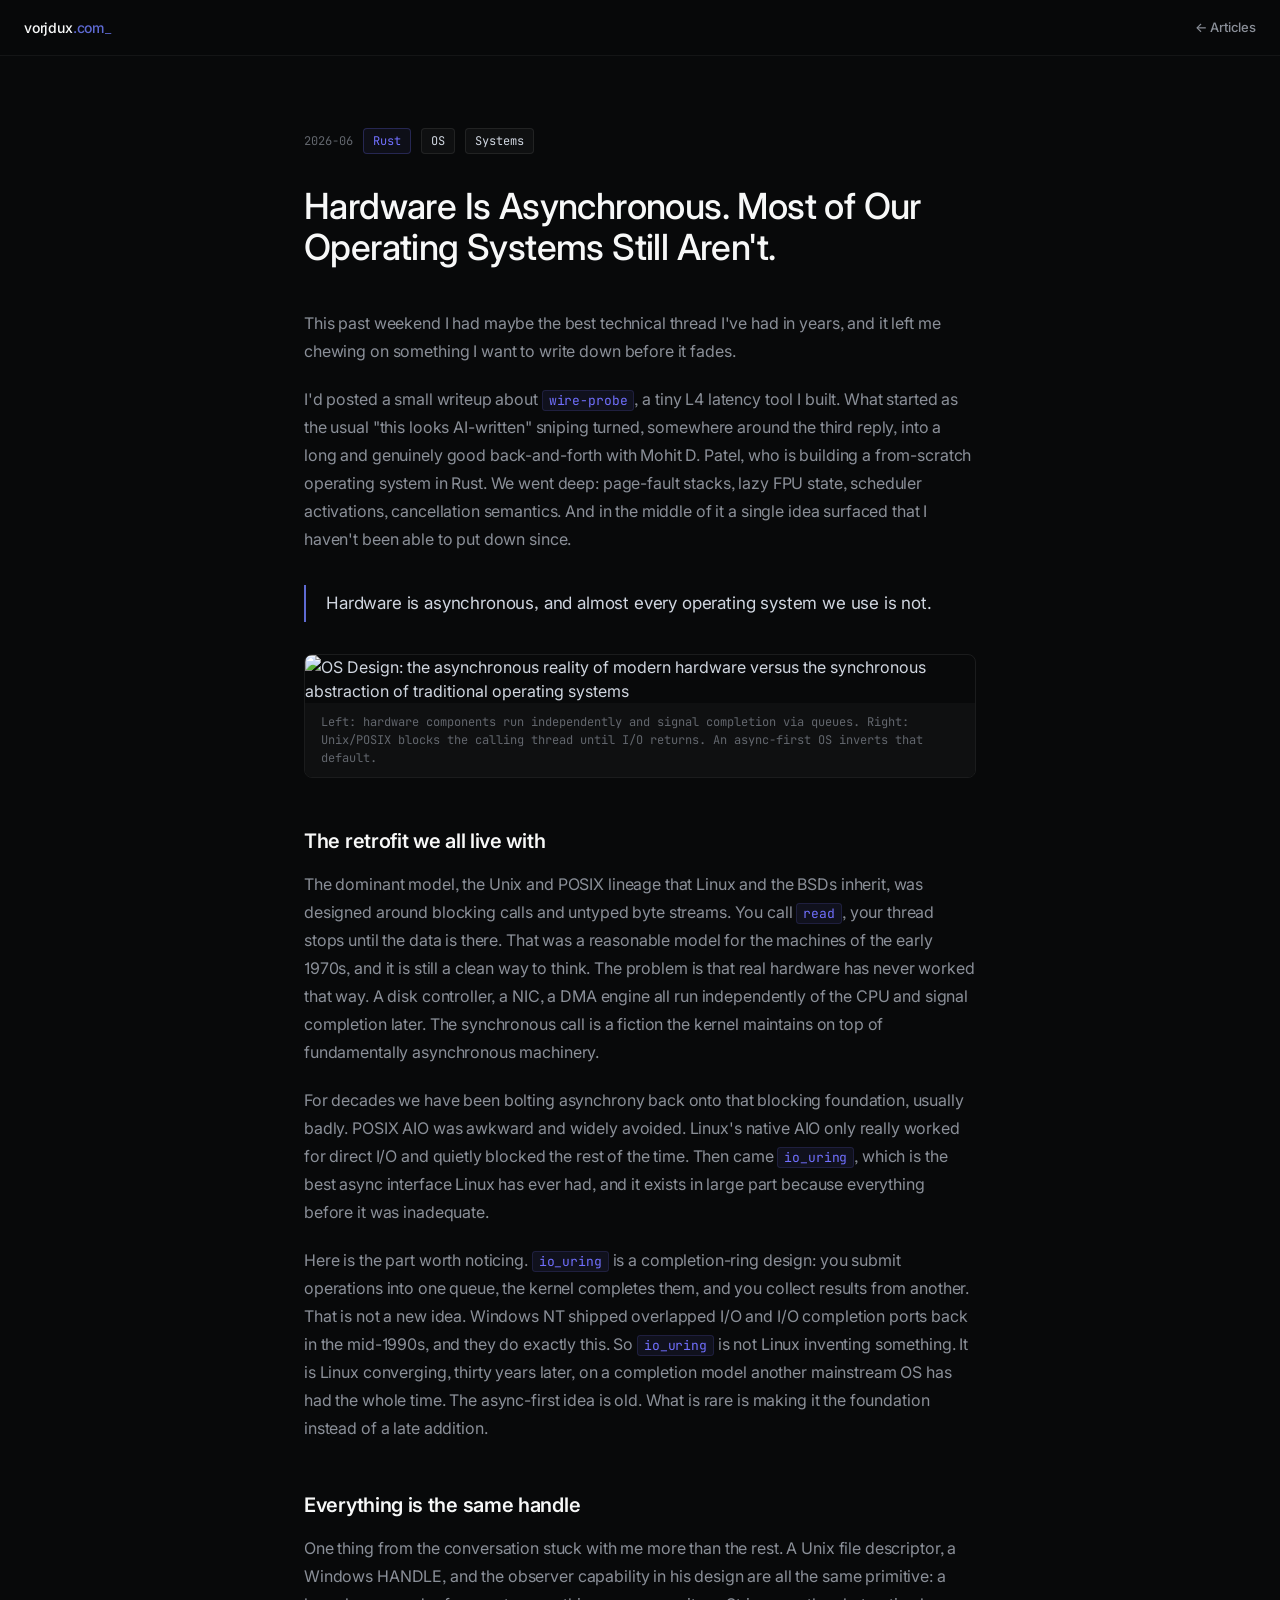
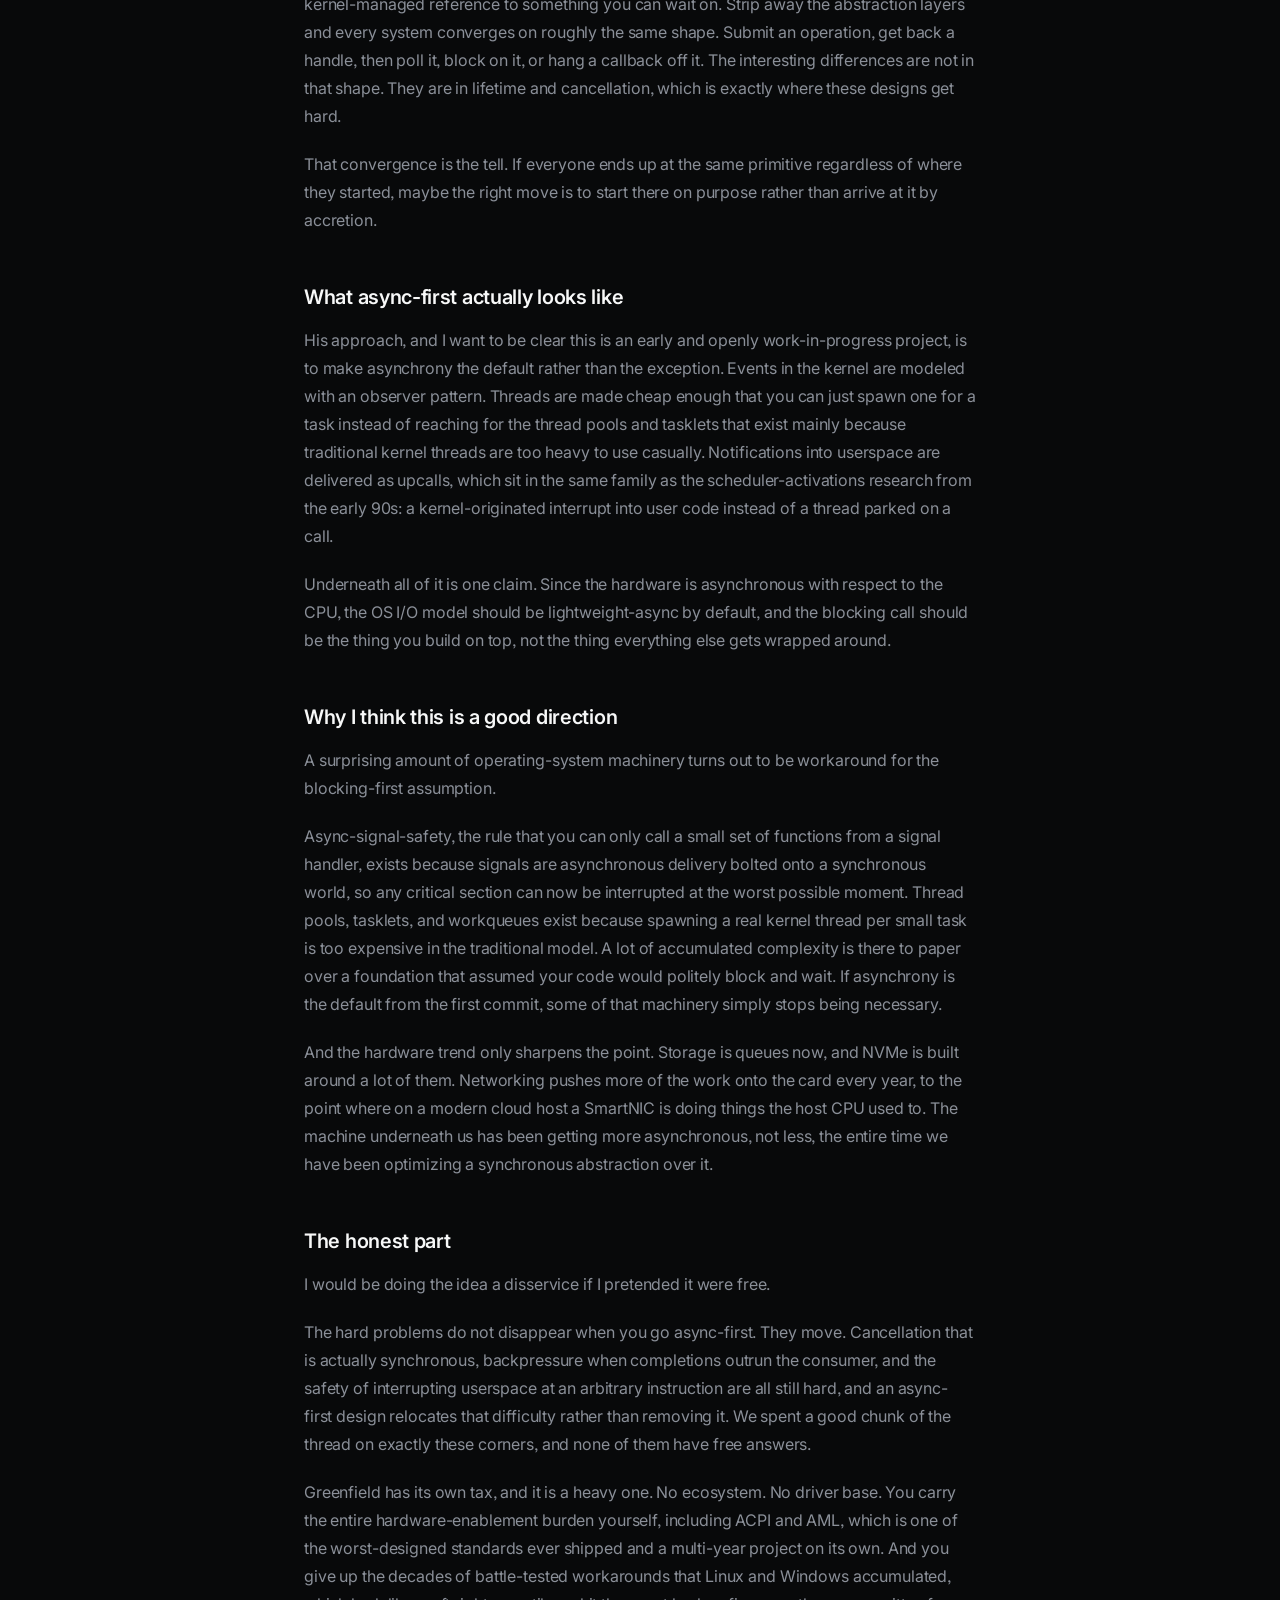
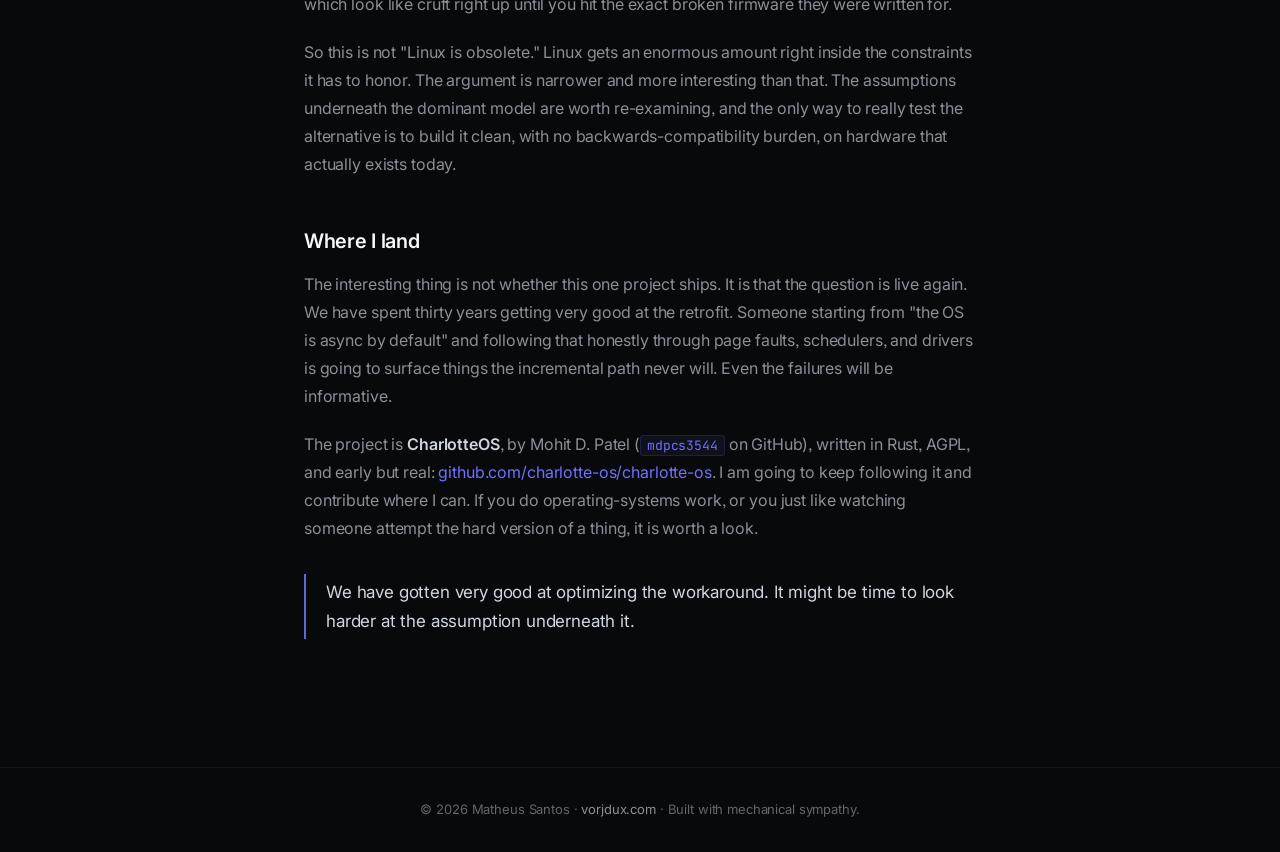
==== articles/hardware-is-async.html @ fa014028 "Add async-os diagram placeholder to hardware-is-async article" ====
<!DOCTYPE html>
<html lang="en">
<head>
  <meta charset="UTF-8">
  <meta name="viewport" content="width=device-width, initial-scale=1.0">
  <title>Hardware Is Asynchronous. Most of Our Operating Systems Still Aren't. | Matheus Santos</title>
  <link href="https://fonts.googleapis.com/css2?family=Inter:wght@300;400;500;600&family=JetBrains+Mono:wght@400;500&display=swap" rel="stylesheet">
  <style>
    *, *::before, *::after { box-sizing: border-box; margin: 0; padding: 0; }

    :root {
      --bg:        #08090a;
      --bg-panel:  #0f1011;
      --bg-surface:#191a1b;
      --text-1:    #f7f8f8;
      --text-2:    #d0d6e0;
      --text-3:    #8a8f98;
      --text-4:    #62666d;
      --accent:    #5e6ad2;
      --accent-2:  #7170ff;
      --accent-3:  #828fff;
      --border:    rgba(255,255,255,0.08);
      --border-s:  rgba(255,255,255,0.05);
    }

    html { scroll-behavior: smooth; }

    body {
      background: var(--bg);
      color: var(--text-2);
      font-family: 'Inter', system-ui, -apple-system, sans-serif;
      font-feature-settings: 'cv01', 'ss03';
      font-size: 16px;
      line-height: 1.5;
      -webkit-font-smoothing: antialiased;
    }

    nav {
      position: sticky;
      top: 0;
      z-index: 100;
      background: rgba(8,9,10,0.85);
      backdrop-filter: blur(12px);
      border-bottom: 1px solid var(--border-s);
      padding: 0 24px;
      height: 56px;
      display: flex;
      align-items: center;
      justify-content: space-between;
    }

    .nav-logo {
      font-size: 14px;
      font-weight: 510;
      color: var(--text-1);
      letter-spacing: -0.182px;
      text-decoration: none;
    }

    .nav-logo-tld { color: var(--accent); }

    @keyframes blink { 0%,100%{opacity:1} 50%{opacity:0} }
    .nav-logo-cursor {
      color: var(--accent);
      animation: blink 1.1s step-end infinite;
      margin-left: 1px;
      font-weight: 300;
    }

    .nav-back {
      font-size: 13px;
      font-weight: 510;
      color: var(--text-3);
      text-decoration: none;
      letter-spacing: -0.13px;
      transition: color 0.15s;
    }

    .nav-back:hover { color: var(--text-1); }

    .article-wrap {
      max-width: 720px;
      margin: 0 auto;
      padding: 72px 24px 96px;
    }

    .article-meta {
      display: flex;
      align-items: center;
      gap: 10px;
      margin-bottom: 32px;
      flex-wrap: wrap;
    }

    .article-date {
      font-family: 'JetBrains Mono', ui-monospace, monospace;
      font-size: 12px;
      color: var(--text-4);
    }

    .tag {
      font-family: 'JetBrains Mono', ui-monospace, monospace;
      font-size: 12px;
      font-weight: 400;
      color: var(--text-2);
      background: rgba(255,255,255,0.03);
      border: 1px solid var(--border);
      border-radius: 4px;
      padding: 3px 9px;
    }

    .tag.accent {
      color: var(--accent-2);
      border-color: rgba(113,112,255,0.25);
      background: rgba(113,112,255,0.06);
    }

    h1 {
      font-size: clamp(26px, 4vw, 36px);
      font-weight: 510;
      color: var(--text-1);
      line-height: 1.15;
      letter-spacing: -0.6px;
      margin-bottom: 40px;
    }

    .article-body h2 {
      font-size: 20px;
      font-weight: 590;
      color: var(--text-1);
      letter-spacing: -0.3px;
      margin: 48px 0 14px;
    }

    .article-body p {
      font-size: 16px;
      color: var(--text-3);
      line-height: 1.75;
      letter-spacing: -0.13px;
      margin-bottom: 20px;
    }

    .article-body p:last-child { margin-bottom: 0; }

    .article-body code {
      font-family: 'JetBrains Mono', ui-monospace, monospace;
      font-size: 13px;
      color: var(--accent-2);
      background: rgba(113,112,255,0.08);
      border: 1px solid rgba(113,112,255,0.15);
      border-radius: 3px;
      padding: 1px 6px;
    }

    .article-body a {
      color: var(--accent-2);
      text-decoration: none;
    }

    .article-body a:hover { text-decoration: underline; }

    .article-body strong {
      color: var(--text-2);
      font-weight: 590;
    }

    .quote-block {
      border-left: 2px solid var(--accent);
      padding: 4px 0 4px 20px;
      margin: 32px 0;
    }

    .quote-block p {
      font-size: 17px;
      font-weight: 400;
      color: var(--text-2);
      line-height: 1.7;
      letter-spacing: -0.165px;
      margin-bottom: 0;
    }

    .divider {
      height: 1px;
      background: var(--border-s);
      margin: 48px 0;
    }

    footer {
      border-top: 1px solid var(--border-s);
      padding: 32px 24px;
      text-align: center;
      font-size: 13px;
      color: var(--text-4);
      letter-spacing: -0.13px;
    }

    footer a { color: var(--text-3); text-decoration: none; }
    footer a:hover { color: var(--text-1); }

    @media (max-width: 640px) {
      .article-wrap { padding: 48px 20px 72px; }
    }
  </style>
</head>
<body>

  <nav>
    <a href="/" class="nav-logo">vorjdux<span class="nav-logo-tld">.com</span><span class="nav-logo-cursor">_</span></a>
    <a href="/#articles" class="nav-back">← Articles</a>
  </nav>

  <div class="article-wrap">
    <div class="article-meta">
      <span class="article-date">2026-06</span>
      <span class="tag accent">Rust</span>
      <span class="tag">OS</span>
      <span class="tag">Systems</span>
    </div>

    <h1>Hardware Is Asynchronous. Most of Our Operating Systems Still Aren't.</h1>

    <div class="article-body">

      <p>This past weekend I had maybe the best technical thread I've had in years, and it left me chewing on something I want to write down before it fades.</p>

      <p>I'd posted a small writeup about <code>wire-probe</code>, a tiny L4 latency tool I built. What started as the usual "this looks AI-written" sniping turned, somewhere around the third reply, into a long and genuinely good back-and-forth with Mohit D. Patel, who is building a from-scratch operating system in Rust. We went deep: page-fault stacks, lazy FPU state, scheduler activations, cancellation semantics. And in the middle of it a single idea surfaced that I haven't been able to put down since.</p>

      <div class="quote-block">
        <p>Hardware is asynchronous, and almost every operating system we use is not.</p>
      </div>

      <figure style="margin: 32px 0; border: 1px solid var(--border); border-radius: 8px; overflow: hidden;">
        <img src="/articles/img/async-os.png" alt="OS Design: the asynchronous reality of modern hardware versus the synchronous abstraction of traditional operating systems" style="width:100%; display:block;">
        <figcaption style="padding: 10px 16px; font-size: 12px; color: var(--text-4); font-family: 'JetBrains Mono', monospace; background: var(--bg-panel);">Left: hardware components run independently and signal completion via queues. Right: Unix/POSIX blocks the calling thread until I/O returns. An async-first OS inverts that default.</figcaption>
      </figure>

      <h2>The retrofit we all live with</h2>

      <p>The dominant model, the Unix and POSIX lineage that Linux and the BSDs inherit, was designed around blocking calls and untyped byte streams. You call <code>read</code>, your thread stops until the data is there. That was a reasonable model for the machines of the early 1970s, and it is still a clean way to think. The problem is that real hardware has never worked that way. A disk controller, a NIC, a DMA engine all run independently of the CPU and signal completion later. The synchronous call is a fiction the kernel maintains on top of fundamentally asynchronous machinery.</p>

      <p>For decades we have been bolting asynchrony back onto that blocking foundation, usually badly. POSIX AIO was awkward and widely avoided. Linux's native AIO only really worked for direct I/O and quietly blocked the rest of the time. Then came <code>io_uring</code>, which is the best async interface Linux has ever had, and it exists in large part because everything before it was inadequate.</p>

      <p>Here is the part worth noticing. <code>io_uring</code> is a completion-ring design: you submit operations into one queue, the kernel completes them, and you collect results from another. That is not a new idea. Windows NT shipped overlapped I/O and I/O completion ports back in the mid-1990s, and they do exactly this. So <code>io_uring</code> is not Linux inventing something. It is Linux converging, thirty years later, on a completion model another mainstream OS has had the whole time. The async-first idea is old. What is rare is making it the foundation instead of a late addition.</p>

      <h2>Everything is the same handle</h2>

      <p>One thing from the conversation stuck with me more than the rest. A Unix file descriptor, a Windows HANDLE, and the observer capability in his design are all the same primitive: a kernel-managed reference to something you can wait on. Strip away the abstraction layers and every system converges on roughly the same shape. Submit an operation, get back a handle, then poll it, block on it, or hang a callback off it. The interesting differences are not in that shape. They are in lifetime and cancellation, which is exactly where these designs get hard.</p>

      <p>That convergence is the tell. If everyone ends up at the same primitive regardless of where they started, maybe the right move is to start there on purpose rather than arrive at it by accretion.</p>

      <h2>What async-first actually looks like</h2>

      <p>His approach, and I want to be clear this is an early and openly work-in-progress project, is to make asynchrony the default rather than the exception. Events in the kernel are modeled with an observer pattern. Threads are made cheap enough that you can just spawn one for a task instead of reaching for the thread pools and tasklets that exist mainly because traditional kernel threads are too heavy to use casually. Notifications into userspace are delivered as upcalls, which sit in the same family as the scheduler-activations research from the early 90s: a kernel-originated interrupt into user code instead of a thread parked on a call.</p>

      <p>Underneath all of it is one claim. Since the hardware is asynchronous with respect to the CPU, the OS I/O model should be lightweight-async by default, and the blocking call should be the thing you build on top, not the thing everything else gets wrapped around.</p>

      <h2>Why I think this is a good direction</h2>

      <p>A surprising amount of operating-system machinery turns out to be workaround for the blocking-first assumption.</p>

      <p>Async-signal-safety, the rule that you can only call a small set of functions from a signal handler, exists because signals are asynchronous delivery bolted onto a synchronous world, so any critical section can now be interrupted at the worst possible moment. Thread pools, tasklets, and workqueues exist because spawning a real kernel thread per small task is too expensive in the traditional model. A lot of accumulated complexity is there to paper over a foundation that assumed your code would politely block and wait. If asynchrony is the default from the first commit, some of that machinery simply stops being necessary.</p>

      <p>And the hardware trend only sharpens the point. Storage is queues now, and NVMe is built around a lot of them. Networking pushes more of the work onto the card every year, to the point where on a modern cloud host a SmartNIC is doing things the host CPU used to. The machine underneath us has been getting more asynchronous, not less, the entire time we have been optimizing a synchronous abstraction over it.</p>

      <h2>The honest part</h2>

      <p>I would be doing the idea a disservice if I pretended it were free.</p>

      <p>The hard problems do not disappear when you go async-first. They move. Cancellation that is actually synchronous, backpressure when completions outrun the consumer, and the safety of interrupting userspace at an arbitrary instruction are all still hard, and an async-first design relocates that difficulty rather than removing it. We spent a good chunk of the thread on exactly these corners, and none of them have free answers.</p>

      <p>Greenfield has its own tax, and it is a heavy one. No ecosystem. No driver base. You carry the entire hardware-enablement burden yourself, including ACPI and AML, which is one of the worst-designed standards ever shipped and a multi-year project on its own. And you give up the decades of battle-tested workarounds that Linux and Windows accumulated, which look like cruft right up until you hit the exact broken firmware they were written for.</p>

      <p>So this is not "Linux is obsolete." Linux gets an enormous amount right inside the constraints it has to honor. The argument is narrower and more interesting than that. The assumptions underneath the dominant model are worth re-examining, and the only way to really test the alternative is to build it clean, with no backwards-compatibility burden, on hardware that actually exists today.</p>

      <h2>Where I land</h2>

      <p>The interesting thing is not whether this one project ships. It is that the question is live again. We have spent thirty years getting very good at the retrofit. Someone starting from "the OS is async by default" and following that honestly through page faults, schedulers, and drivers is going to surface things the incremental path never will. Even the failures will be informative.</p>

      <p>The project is <strong>CharlotteOS</strong>, by Mohit D. Patel (<code>mdpcs3544</code> on GitHub), written in Rust, AGPL, and early but real: <a href="https://github.com/charlotte-os/charlotte-os" target="_blank" rel="noopener">github.com/charlotte-os/charlotte-os</a>. I am going to keep following it and contribute where I can. If you do operating-systems work, or you just like watching someone attempt the hard version of a thing, it is worth a look.</p>

      <div class="quote-block">
        <p>We have gotten very good at optimizing the workaround. It might be time to look harder at the assumption underneath it.</p>
      </div>

    </div>
  </div>

  <footer>
    <p>© 2026 Matheus Santos · <a href="/">vorjdux.com</a> · Built with mechanical sympathy.</p>
  </footer>

</body>
</html>
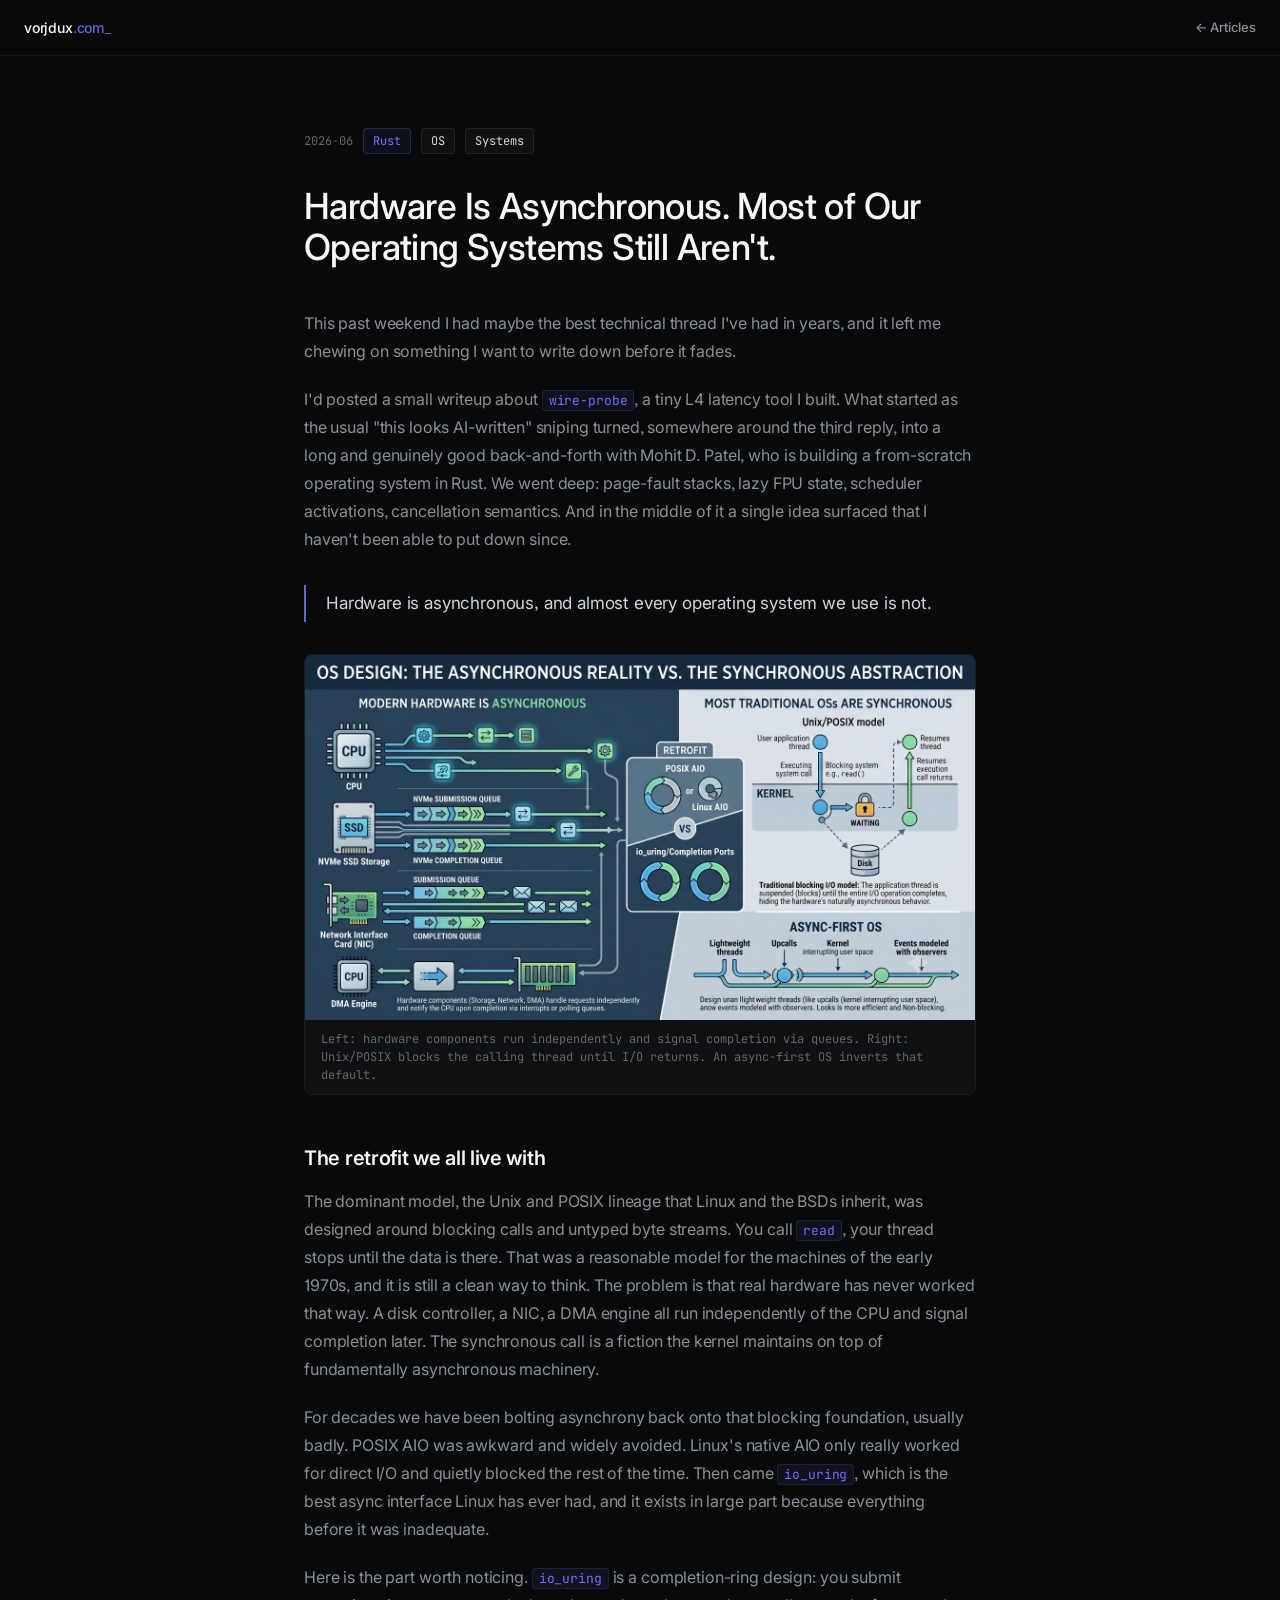
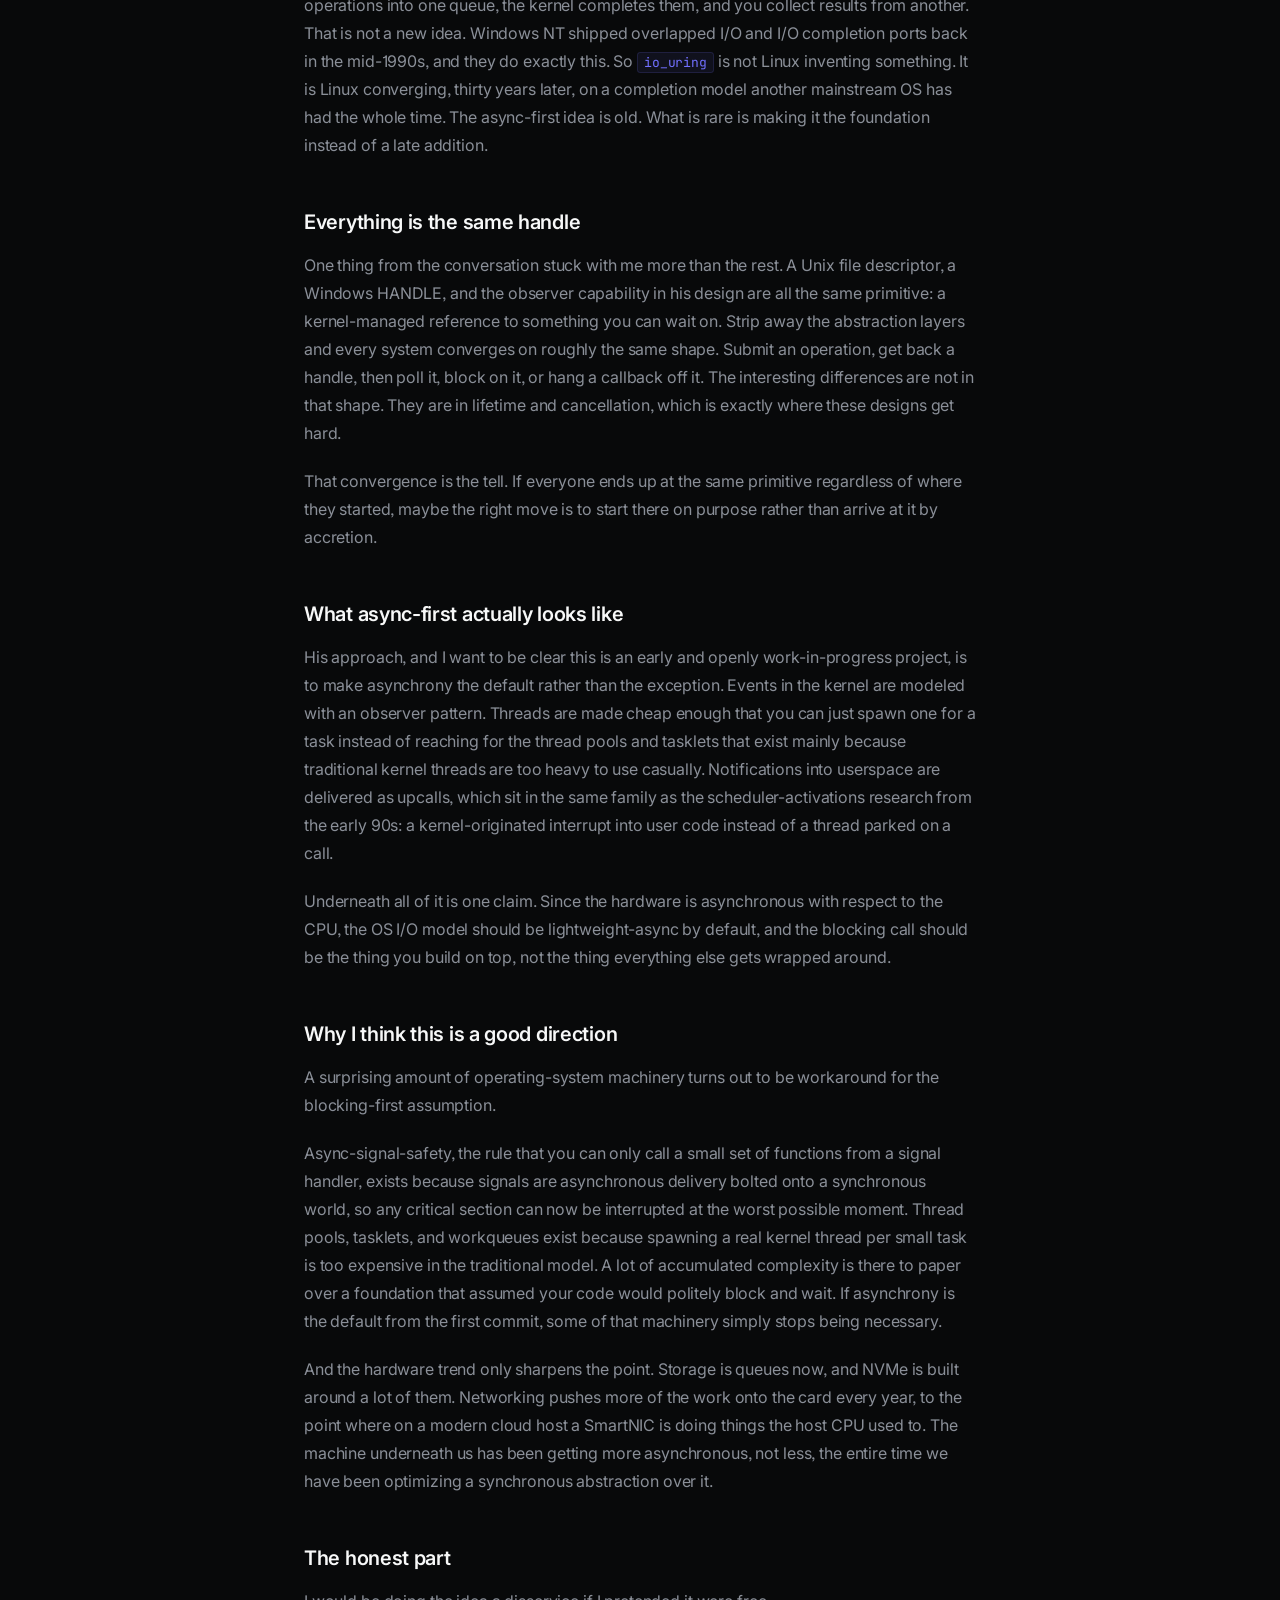
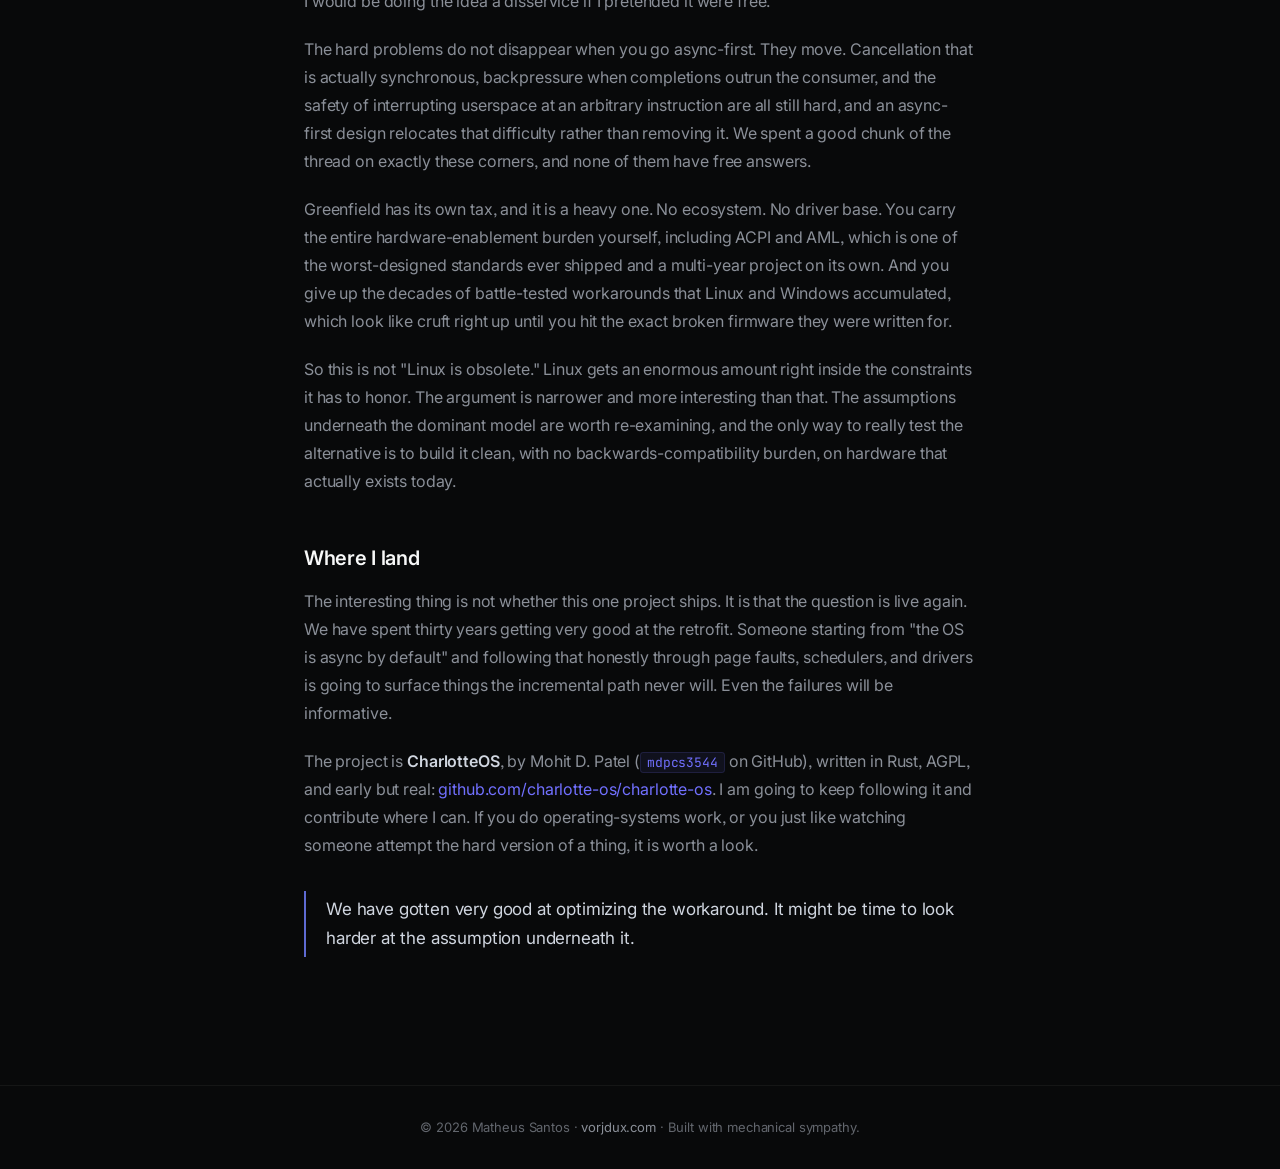
==== commit 1b713833: "Add lightbox to article images" ====
--- a/articles/hardware-is-async.html
+++ b/articles/hardware-is-async.html
@@ -285,6 +285,29 @@
     </div>
   </div>
 
+  <!-- LIGHTBOX -->
+  <div id="lightbox" style="display:none;position:fixed;inset:0;z-index:1000;background:rgba(0,0,0,0.85);backdrop-filter:blur(6px);cursor:zoom-out;" onclick="closeLightbox(event)">
+    <button onclick="closeLightbox()" style="position:absolute;top:20px;right:24px;background:rgba(255,255,255,0.08);border:1px solid rgba(255,255,255,0.15);color:#f7f8f8;font-size:20px;line-height:1;width:36px;height:36px;border-radius:6px;cursor:pointer;">✕</button>
+    <img id="lightbox-img" src="" alt="" style="position:absolute;top:50%;left:50%;transform:translate(-50%,-50%);max-width:92vw;max-height:88vh;border-radius:6px;box-shadow:0 24px 80px rgba(0,0,0,0.6);cursor:default;" onclick="event.stopPropagation()">
+  </div>
+  <script>
+    document.querySelectorAll('figure img').forEach(img => {
+      img.style.cursor = 'zoom-in';
+      img.addEventListener('click', () => {
+        document.getElementById('lightbox-img').src = img.src;
+        document.getElementById('lightbox-img').alt = img.alt;
+        document.getElementById('lightbox').style.display = 'block';
+        document.body.style.overflow = 'hidden';
+      });
+    });
+    function closeLightbox(e) {
+      if (e && e.target === document.getElementById('lightbox-img')) return;
+      document.getElementById('lightbox').style.display = 'none';
+      document.body.style.overflow = '';
+    }
+    document.addEventListener('keydown', e => { if (e.key === 'Escape') closeLightbox(); });
+  </script>
+
   <footer>
     <p>© 2026 Matheus Santos · <a href="/">vorjdux.com</a> · Built with mechanical sympathy.</p>
   </footer>
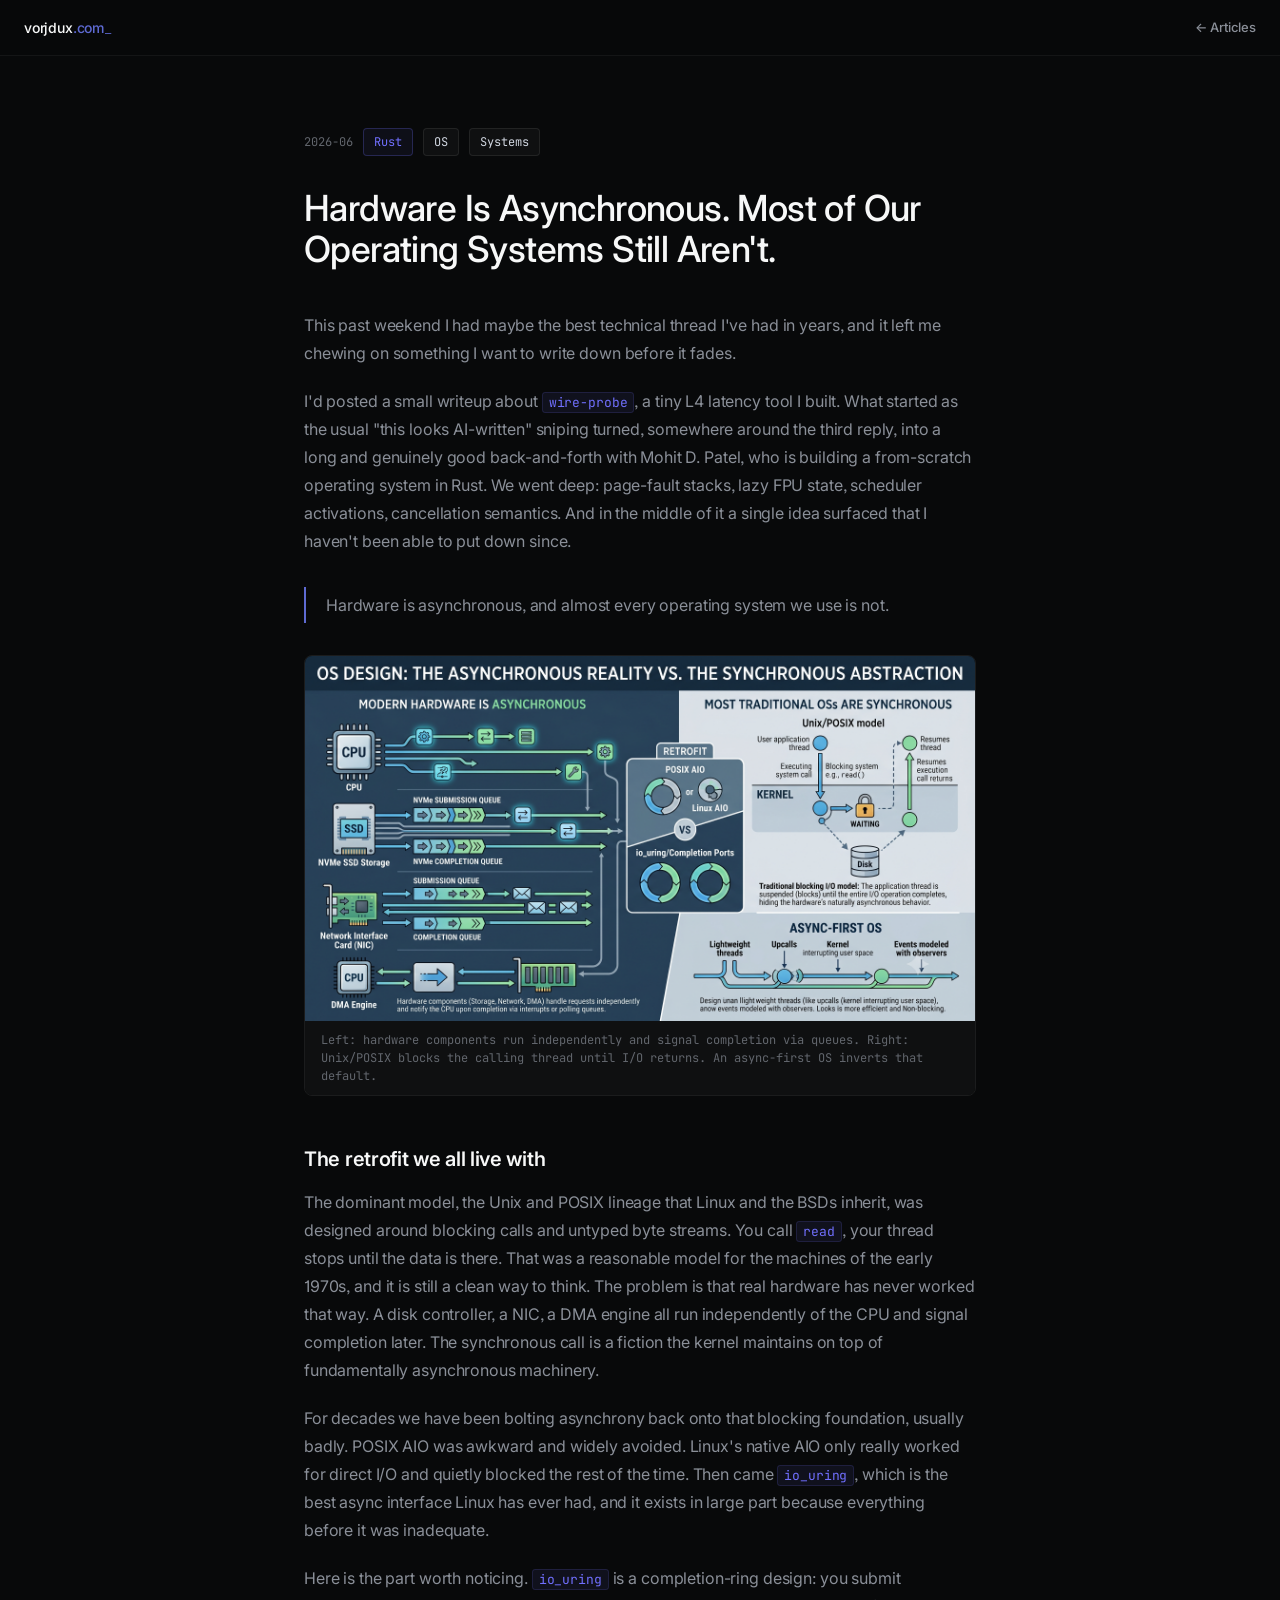
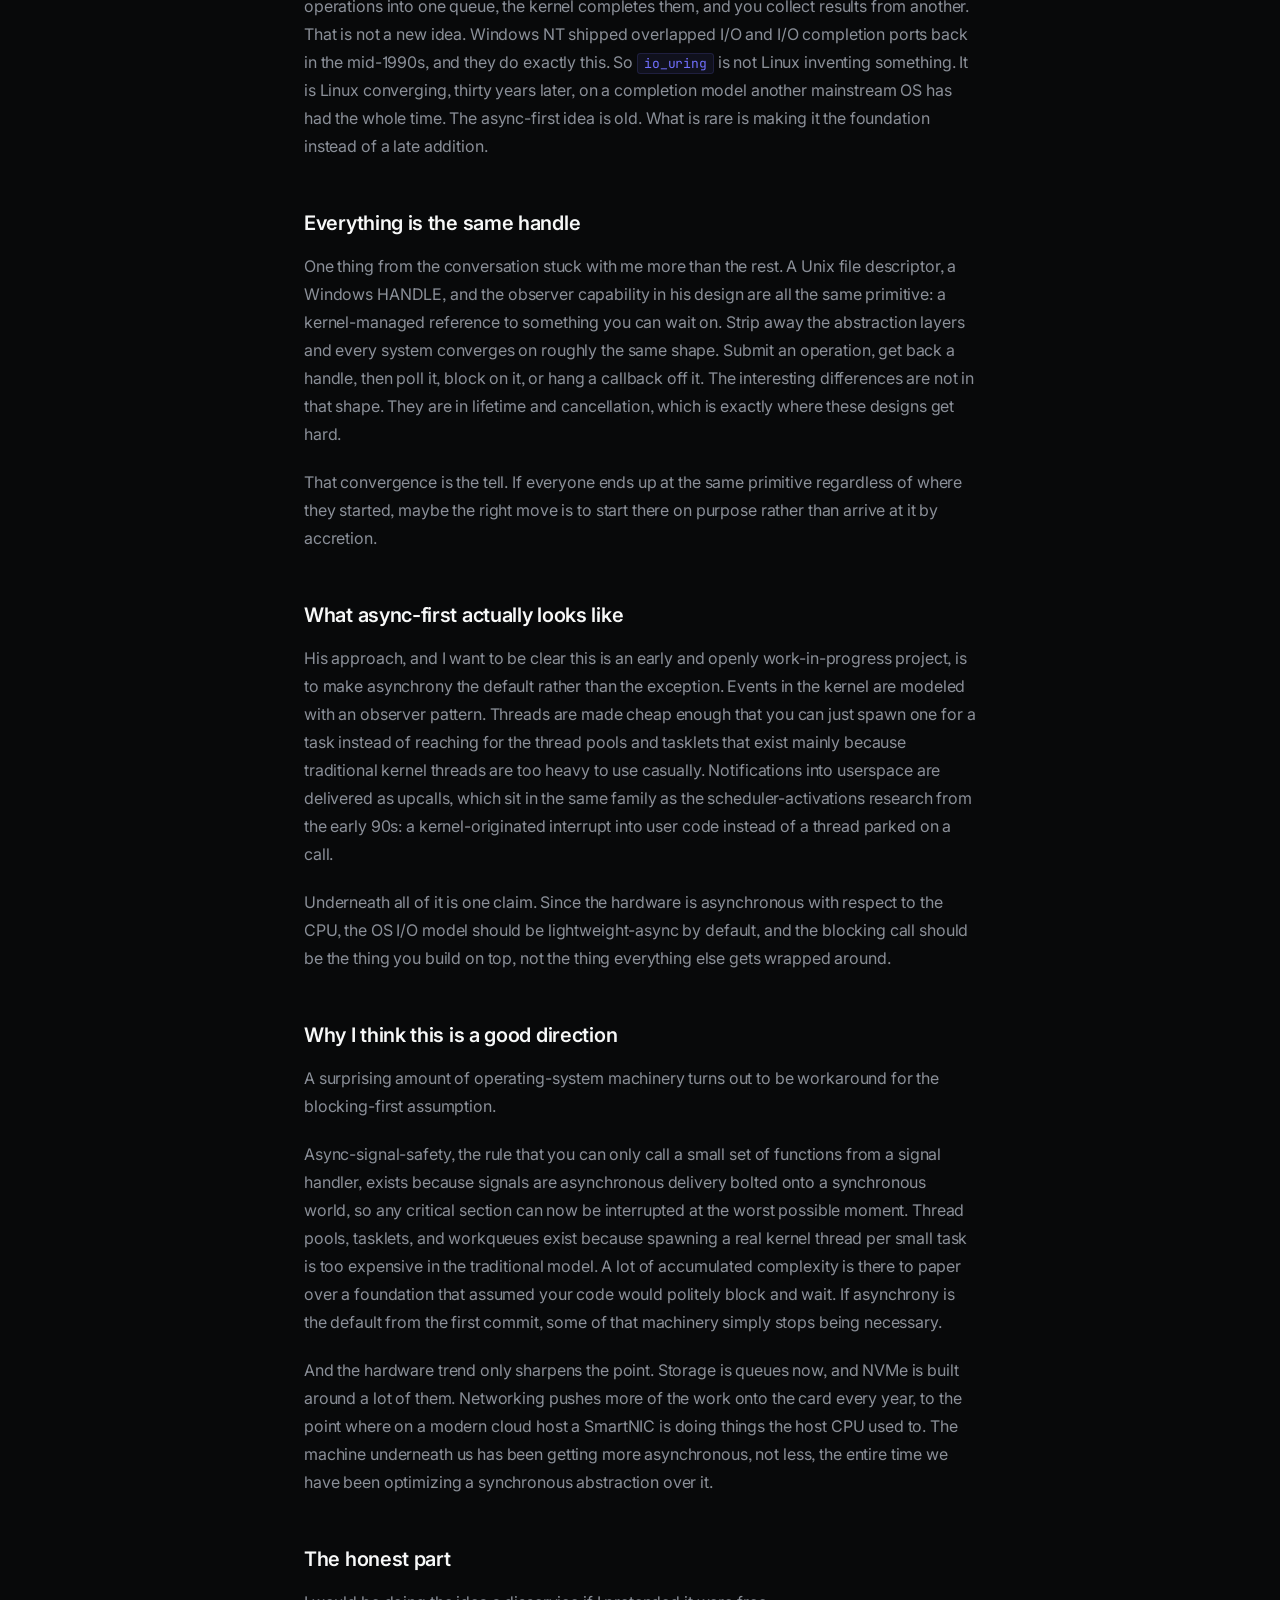
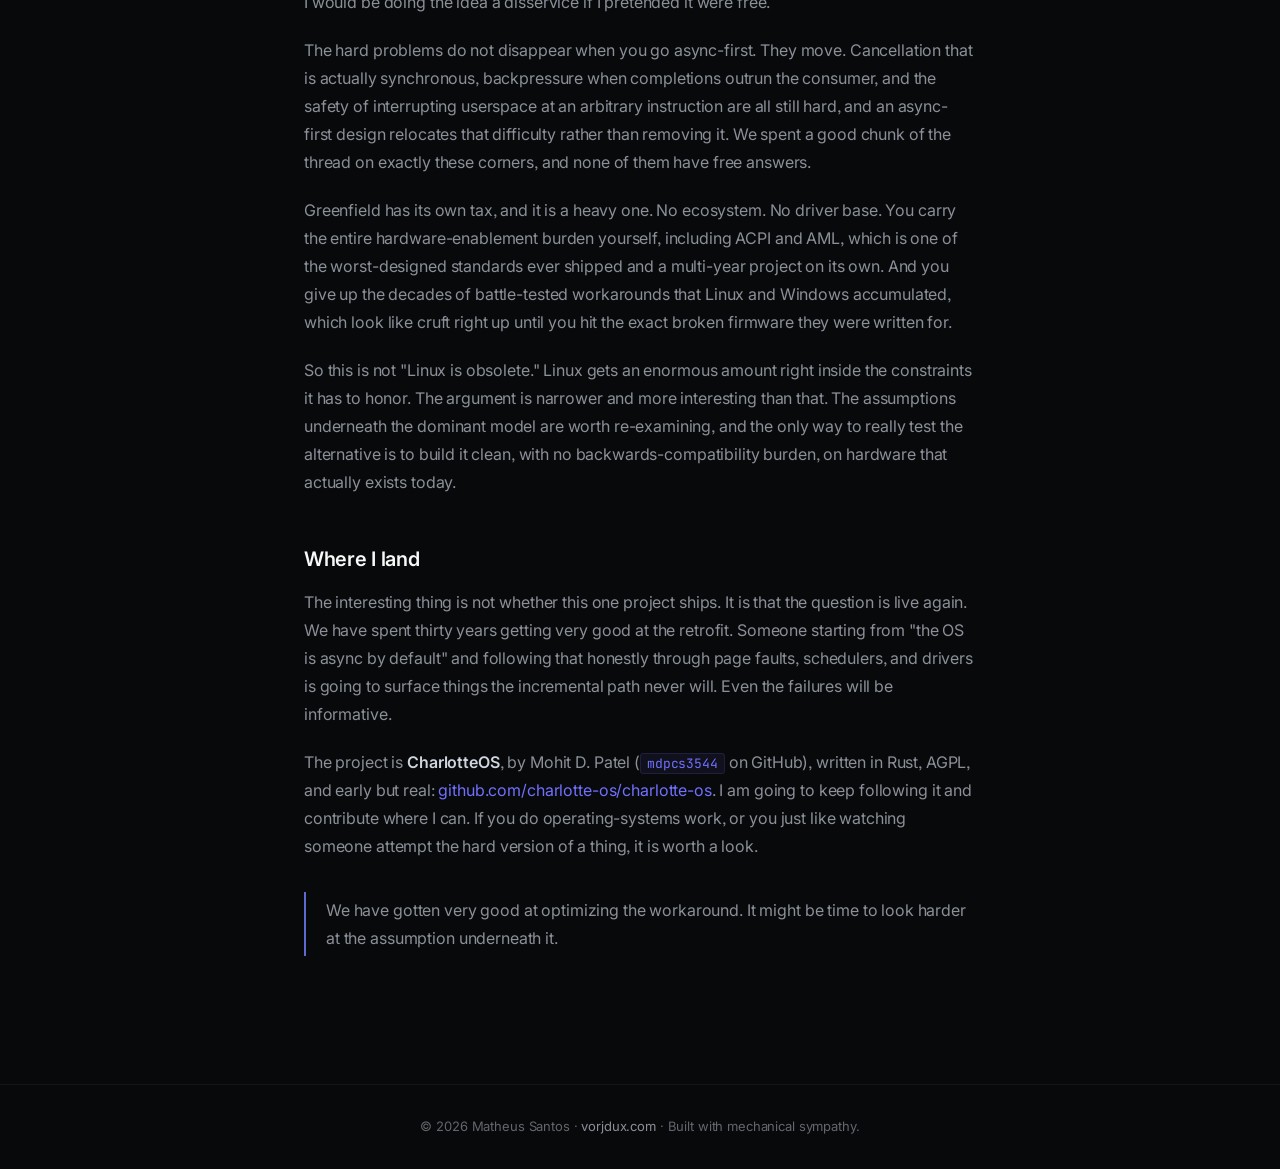
==== commit e284c908: "Extract CSS and JS to external files, clean inline styles Split monolithic inline styles into css/si" ====
--- a/articles/hardware-is-async.html
+++ b/articles/hardware-is-async.html
@@ -5,208 +5,14 @@
   <meta name="viewport" content="width=device-width, initial-scale=1.0">
   <title>Hardware Is Asynchronous. Most of Our Operating Systems Still Aren't. | Matheus Santos</title>
   <link href="https://fonts.googleapis.com/css2?family=Inter:wght@300;400;500;600&family=JetBrains+Mono:wght@400;500&display=swap" rel="stylesheet">
-  <style>
-    *, *::before, *::after { box-sizing: border-box; margin: 0; padding: 0; }
-
-    :root {
-      --bg:        #08090a;
-      --bg-panel:  #0f1011;
-      --bg-surface:#191a1b;
-      --text-1:    #f7f8f8;
-      --text-2:    #d0d6e0;
-      --text-3:    #8a8f98;
-      --text-4:    #62666d;
-      --accent:    #5e6ad2;
-      --accent-2:  #7170ff;
-      --accent-3:  #828fff;
-      --border:    rgba(255,255,255,0.08);
-      --border-s:  rgba(255,255,255,0.05);
-    }
-
-    html { scroll-behavior: smooth; }
-
-    body {
-      background: var(--bg);
-      color: var(--text-2);
-      font-family: 'Inter', system-ui, -apple-system, sans-serif;
-      font-feature-settings: 'cv01', 'ss03';
-      font-size: 16px;
-      line-height: 1.5;
-      -webkit-font-smoothing: antialiased;
-    }
-
-    nav {
-      position: sticky;
-      top: 0;
-      z-index: 100;
-      background: rgba(8,9,10,0.85);
-      backdrop-filter: blur(12px);
-      border-bottom: 1px solid var(--border-s);
-      padding: 0 24px;
-      height: 56px;
-      display: flex;
-      align-items: center;
-      justify-content: space-between;
-    }
-
-    .nav-logo {
-      font-size: 14px;
-      font-weight: 510;
-      color: var(--text-1);
-      letter-spacing: -0.182px;
-      text-decoration: none;
-    }
-
-    .nav-logo-tld { color: var(--accent); }
-
-    @keyframes blink { 0%,100%{opacity:1} 50%{opacity:0} }
-    .nav-logo-cursor {
-      color: var(--accent);
-      animation: blink 1.1s step-end infinite;
-      margin-left: 1px;
-      font-weight: 300;
-    }
-
-    .nav-back {
-      font-size: 13px;
-      font-weight: 510;
-      color: var(--text-3);
-      text-decoration: none;
-      letter-spacing: -0.13px;
-      transition: color 0.15s;
-    }
-
-    .nav-back:hover { color: var(--text-1); }
-
-    .article-wrap {
-      max-width: 720px;
-      margin: 0 auto;
-      padding: 72px 24px 96px;
-    }
-
-    .article-meta {
-      display: flex;
-      align-items: center;
-      gap: 10px;
-      margin-bottom: 32px;
-      flex-wrap: wrap;
-    }
-
-    .article-date {
-      font-family: 'JetBrains Mono', ui-monospace, monospace;
-      font-size: 12px;
-      color: var(--text-4);
-    }
-
-    .tag {
-      font-family: 'JetBrains Mono', ui-monospace, monospace;
-      font-size: 12px;
-      font-weight: 400;
-      color: var(--text-2);
-      background: rgba(255,255,255,0.03);
-      border: 1px solid var(--border);
-      border-radius: 4px;
-      padding: 3px 9px;
-    }
-
-    .tag.accent {
-      color: var(--accent-2);
-      border-color: rgba(113,112,255,0.25);
-      background: rgba(113,112,255,0.06);
-    }
-
-    h1 {
-      font-size: clamp(26px, 4vw, 36px);
-      font-weight: 510;
-      color: var(--text-1);
-      line-height: 1.15;
-      letter-spacing: -0.6px;
-      margin-bottom: 40px;
-    }
-
-    .article-body h2 {
-      font-size: 20px;
-      font-weight: 590;
-      color: var(--text-1);
-      letter-spacing: -0.3px;
-      margin: 48px 0 14px;
-    }
-
-    .article-body p {
-      font-size: 16px;
-      color: var(--text-3);
-      line-height: 1.75;
-      letter-spacing: -0.13px;
-      margin-bottom: 20px;
-    }
-
-    .article-body p:last-child { margin-bottom: 0; }
-
-    .article-body code {
-      font-family: 'JetBrains Mono', ui-monospace, monospace;
-      font-size: 13px;
-      color: var(--accent-2);
-      background: rgba(113,112,255,0.08);
-      border: 1px solid rgba(113,112,255,0.15);
-      border-radius: 3px;
-      padding: 1px 6px;
-    }
-
-    .article-body a {
-      color: var(--accent-2);
-      text-decoration: none;
-    }
-
-    .article-body a:hover { text-decoration: underline; }
-
-    .article-body strong {
-      color: var(--text-2);
-      font-weight: 590;
-    }
-
-    .quote-block {
-      border-left: 2px solid var(--accent);
-      padding: 4px 0 4px 20px;
-      margin: 32px 0;
-    }
-
-    .quote-block p {
-      font-size: 17px;
-      font-weight: 400;
-      color: var(--text-2);
-      line-height: 1.7;
-      letter-spacing: -0.165px;
-      margin-bottom: 0;
-    }
-
-    .divider {
-      height: 1px;
-      background: var(--border-s);
-      margin: 48px 0;
-    }
-
-    footer {
-      border-top: 1px solid var(--border-s);
-      padding: 32px 24px;
-      text-align: center;
-      font-size: 13px;
-      color: var(--text-4);
-      letter-spacing: -0.13px;
-    }
-
-    footer a { color: var(--text-3); text-decoration: none; }
-    footer a:hover { color: var(--text-1); }
-
-    @media (max-width: 640px) {
-      .article-wrap { padding: 48px 20px 72px; }
-    }
-  </style>
+  <link rel="stylesheet" href="../css/site.css">
+  <link rel="stylesheet" href="../css/article.css">
 </head>
 <body>
 
   <nav>
-    <a href="/" class="nav-logo">vorjdux<span class="nav-logo-tld">.com</span><span class="nav-logo-cursor">_</span></a>
-    <a href="/#articles" class="nav-back">← Articles</a>
+    <a href="../" class="nav-logo">vorjdux<span class="nav-logo-tld">.com</span><span class="nav-logo-cursor">_</span></a>
+    <a href="../#articles" class="nav-back">← Articles</a>
   </nav>
 
   <div class="article-wrap">
@@ -229,9 +35,9 @@
         <p>Hardware is asynchronous, and almost every operating system we use is not.</p>
       </div>
 
-      <figure style="margin: 32px 0; border: 1px solid var(--border); border-radius: 8px; overflow: hidden;">
-        <img src="/articles/img/async-os.png" alt="OS Design: the asynchronous reality of modern hardware versus the synchronous abstraction of traditional operating systems" style="width:100%; display:block;">
-        <figcaption style="padding: 10px 16px; font-size: 12px; color: var(--text-4); font-family: 'JetBrains Mono', monospace; background: var(--bg-panel);">Left: hardware components run independently and signal completion via queues. Right: Unix/POSIX blocks the calling thread until I/O returns. An async-first OS inverts that default.</figcaption>
+      <figure>
+        <img src="img/async-os.png" alt="OS Design: the asynchronous reality of modern hardware versus the synchronous abstraction of traditional operating systems">
+        <figcaption>Left: hardware components run independently and signal completion via queues. Right: Unix/POSIX blocks the calling thread until I/O returns. An async-first OS inverts that default.</figcaption>
       </figure>
 
       <h2>The retrofit we all live with</h2>
@@ -285,32 +91,16 @@
     </div>
   </div>
 
-  <!-- LIGHTBOX -->
-  <div id="lightbox" style="display:none;position:fixed;inset:0;z-index:1000;background:rgba(0,0,0,0.85);backdrop-filter:blur(6px);cursor:zoom-out;" onclick="closeLightbox(event)">
-    <button onclick="closeLightbox()" style="position:absolute;top:20px;right:24px;background:rgba(255,255,255,0.08);border:1px solid rgba(255,255,255,0.15);color:#f7f8f8;font-size:20px;line-height:1;width:36px;height:36px;border-radius:6px;cursor:pointer;">✕</button>
-    <img id="lightbox-img" src="" alt="" style="position:absolute;top:50%;left:50%;transform:translate(-50%,-50%);max-width:92vw;max-height:88vh;border-radius:6px;box-shadow:0 24px 80px rgba(0,0,0,0.6);cursor:default;" onclick="event.stopPropagation()">
+  <div id="lightbox">
+    <button id="lightbox-close">✕</button>
+    <img id="lightbox-img" src="" alt="">
   </div>
-  <script>
-    document.querySelectorAll('figure img').forEach(img => {
-      img.style.cursor = 'zoom-in';
-      img.addEventListener('click', () => {
-        document.getElementById('lightbox-img').src = img.src;
-        document.getElementById('lightbox-img').alt = img.alt;
-        document.getElementById('lightbox').style.display = 'block';
-        document.body.style.overflow = 'hidden';
-      });
-    });
-    function closeLightbox(e) {
-      if (e && e.target === document.getElementById('lightbox-img')) return;
-      document.getElementById('lightbox').style.display = 'none';
-      document.body.style.overflow = '';
-    }
-    document.addEventListener('keydown', e => { if (e.key === 'Escape') closeLightbox(); });
-  </script>
 
   <footer>
-    <p>© 2026 Matheus Santos · <a href="/">vorjdux.com</a> · Built with mechanical sympathy.</p>
+    <p>© 2026 Matheus Santos · <a href="../">vorjdux.com</a> · Built with mechanical sympathy.</p>
   </footer>
+
+  <script src="../js/lightbox.js"></script>
 
 </body>
 </html>
--- a/css/site.css
+++ b/css/site.css
@@ -0,0 +1,167 @@
+*, *::before, *::after { box-sizing: border-box; margin: 0; padding: 0; }
+
+:root {
+  --bg:        #08090a;
+  --bg-panel:  #0f1011;
+  --bg-surface:#191a1b;
+  --bg-hover:  #28282c;
+  --text-1:    #f7f8f8;
+  --text-2:    #d0d6e0;
+  --text-3:    #8a8f98;
+  --text-4:    #62666d;
+  --accent:    #5e6ad2;
+  --accent-2:  #7170ff;
+  --accent-3:  #828fff;
+  --border:    rgba(255,255,255,0.08);
+  --border-s:  rgba(255,255,255,0.05);
+  --green:     #10b981;
+}
+
+html { scroll-behavior: smooth; }
+
+body {
+  background: var(--bg);
+  color: var(--text-2);
+  font-family: 'Inter', system-ui, -apple-system, sans-serif;
+  font-feature-settings: 'cv01', 'ss03';
+  font-size: 16px;
+  line-height: 1.5;
+  -webkit-font-smoothing: antialiased;
+}
+
+/* NAV */
+@keyframes blink { 0%,100%{opacity:1} 50%{opacity:0} }
+
+nav {
+  position: sticky;
+  top: 0;
+  z-index: 100;
+  background: rgba(8,9,10,0.85);
+  backdrop-filter: blur(12px);
+  border-bottom: 1px solid var(--border-s);
+  padding: 0 24px;
+  height: 56px;
+  display: flex;
+  align-items: center;
+  justify-content: space-between;
+}
+
+.nav-logo {
+  font-size: 14px;
+  font-weight: 510;
+  color: var(--text-1);
+  letter-spacing: -0.182px;
+  text-decoration: none;
+}
+
+.nav-logo-tld { color: var(--accent); }
+
+.nav-logo-cursor {
+  color: var(--accent);
+  animation: blink 1.1s step-end infinite;
+  margin-left: 1px;
+  font-weight: 300;
+}
+
+.nav-links {
+  display: flex;
+  gap: 28px;
+  list-style: none;
+}
+
+.nav-links a {
+  font-size: 13px;
+  font-weight: 510;
+  color: var(--text-3);
+  text-decoration: none;
+  letter-spacing: -0.13px;
+  transition: color 0.15s;
+}
+
+.nav-links a:hover { color: var(--text-1); }
+
+.nav-cta {
+  font-size: 13px;
+  font-weight: 510;
+  color: var(--text-1);
+  background: var(--accent);
+  border: none;
+  border-radius: 6px;
+  padding: 6px 14px;
+  cursor: pointer;
+  text-decoration: none;
+  transition: background 0.15s;
+}
+
+.nav-cta:hover { background: var(--accent-3); }
+
+.nav-back {
+  font-size: 13px;
+  font-weight: 510;
+  color: var(--text-3);
+  text-decoration: none;
+  letter-spacing: -0.13px;
+  transition: color 0.15s;
+}
+
+.nav-back:hover { color: var(--text-1); }
+
+/* TAGS */
+.tags {
+  display: flex;
+  flex-wrap: wrap;
+  gap: 8px;
+}
+
+.tag {
+  font-family: 'JetBrains Mono', ui-monospace, monospace;
+  font-size: 12px;
+  font-weight: 400;
+  color: var(--text-2);
+  background: rgba(255,255,255,0.03);
+  border: 1px solid var(--border);
+  border-radius: 4px;
+  padding: 4px 10px;
+  letter-spacing: 0;
+}
+
+.tag.accent {
+  color: var(--accent-2);
+  border-color: rgba(113,112,255,0.25);
+  background: rgba(113,112,255,0.06);
+}
+
+/* QUOTE BLOCK */
+.quote-block {
+  border-left: 2px solid var(--accent);
+  padding: 4px 0 4px 20px;
+  margin: 32px 0;
+}
+
+.quote-block p {
+  font-size: 17px;
+  font-weight: 400;
+  color: var(--text-2);
+  line-height: 1.7;
+  letter-spacing: -0.165px;
+  margin-bottom: 0;
+}
+
+/* DIVIDER */
+.divider {
+  height: 1px;
+  background: var(--border-s);
+}
+
+/* FOOTER */
+footer {
+  border-top: 1px solid var(--border-s);
+  padding: 32px 24px;
+  text-align: center;
+  font-size: 13px;
+  color: var(--text-4);
+  letter-spacing: -0.13px;
+}
+
+footer a { color: var(--text-3); text-decoration: none; }
+footer a:hover { color: var(--text-1); }
--- a/css/article.css
+++ b/css/article.css
@@ -0,0 +1,164 @@
+/* DIVIDER */
+.divider { margin: 48px 0; }
+
+/* LAYOUT */
+.article-wrap {
+  max-width: 720px;
+  margin: 0 auto;
+  padding: 72px 24px 96px;
+}
+
+.article-meta {
+  display: flex;
+  align-items: center;
+  gap: 10px;
+  margin-bottom: 32px;
+  flex-wrap: wrap;
+}
+
+.article-date {
+  font-family: 'JetBrains Mono', ui-monospace, monospace;
+  font-size: 12px;
+  color: var(--text-4);
+}
+
+/* ARTICLE TITLE */
+h1 {
+  font-size: clamp(26px, 4vw, 36px);
+  font-weight: 510;
+  color: var(--text-1);
+  line-height: 1.15;
+  letter-spacing: -0.6px;
+  margin-bottom: 40px;
+}
+
+/* ARTICLE BODY */
+.article-body h2 {
+  font-size: 20px;
+  font-weight: 590;
+  color: var(--text-1);
+  letter-spacing: -0.3px;
+  margin: 48px 0 14px;
+}
+
+.article-body h3 {
+  font-size: 18px;
+  font-weight: 590;
+  color: var(--text-1);
+  letter-spacing: -0.3px;
+  margin: 40px 0 14px;
+}
+
+.article-body h4 {
+  font-size: 15px;
+  font-weight: 590;
+  color: var(--text-2);
+  letter-spacing: -0.165px;
+  margin: 28px 0 10px;
+}
+
+.article-body p {
+  font-size: 16px;
+  color: var(--text-3);
+  line-height: 1.75;
+  letter-spacing: -0.13px;
+  margin-bottom: 20px;
+}
+
+.article-body p:last-child { margin-bottom: 0; }
+
+.article-body code {
+  font-family: 'JetBrains Mono', ui-monospace, monospace;
+  font-size: 13px;
+  color: var(--accent-2);
+  background: rgba(113,112,255,0.08);
+  border: 1px solid rgba(113,112,255,0.15);
+  border-radius: 3px;
+  padding: 1px 6px;
+}
+
+.article-body ol {
+  margin: 0 0 20px 24px;
+  color: var(--text-3);
+  font-size: 16px;
+  line-height: 1.75;
+  letter-spacing: -0.13px;
+}
+
+.article-body ol li { margin-bottom: 8px; }
+
+.article-body a {
+  color: var(--accent-2);
+  text-decoration: none;
+}
+
+.article-body a:hover { text-decoration: underline; }
+
+.article-body strong {
+  color: var(--text-2);
+  font-weight: 590;
+}
+
+/* IMAGES */
+figure {
+  margin: 32px 0;
+  border: 1px solid var(--border);
+  border-radius: 8px;
+  overflow: hidden;
+}
+
+figure img {
+  width: 100%;
+  display: block;
+}
+
+figcaption {
+  padding: 10px 16px;
+  font-size: 12px;
+  color: var(--text-4);
+  font-family: 'JetBrains Mono', ui-monospace, monospace;
+  background: var(--bg-panel);
+}
+
+/* LIGHTBOX */
+#lightbox {
+  display: none;
+  position: fixed;
+  inset: 0;
+  z-index: 1000;
+  background: rgba(0,0,0,0.85);
+  backdrop-filter: blur(6px);
+  cursor: zoom-out;
+}
+
+#lightbox-close {
+  position: absolute;
+  top: 20px;
+  right: 24px;
+  background: rgba(255,255,255,0.08);
+  border: 1px solid rgba(255,255,255,0.15);
+  color: var(--text-1);
+  font-size: 20px;
+  line-height: 1;
+  width: 36px;
+  height: 36px;
+  border-radius: 6px;
+  cursor: pointer;
+}
+
+#lightbox-img {
+  position: absolute;
+  top: 50%;
+  left: 50%;
+  transform: translate(-50%, -50%);
+  max-width: 92vw;
+  max-height: 88vh;
+  border-radius: 6px;
+  box-shadow: 0 24px 80px rgba(0,0,0,0.6);
+  cursor: default;
+}
+
+/* RESPONSIVE */
+@media (max-width: 640px) {
+  .article-wrap { padding: 48px 20px 72px; }
+}
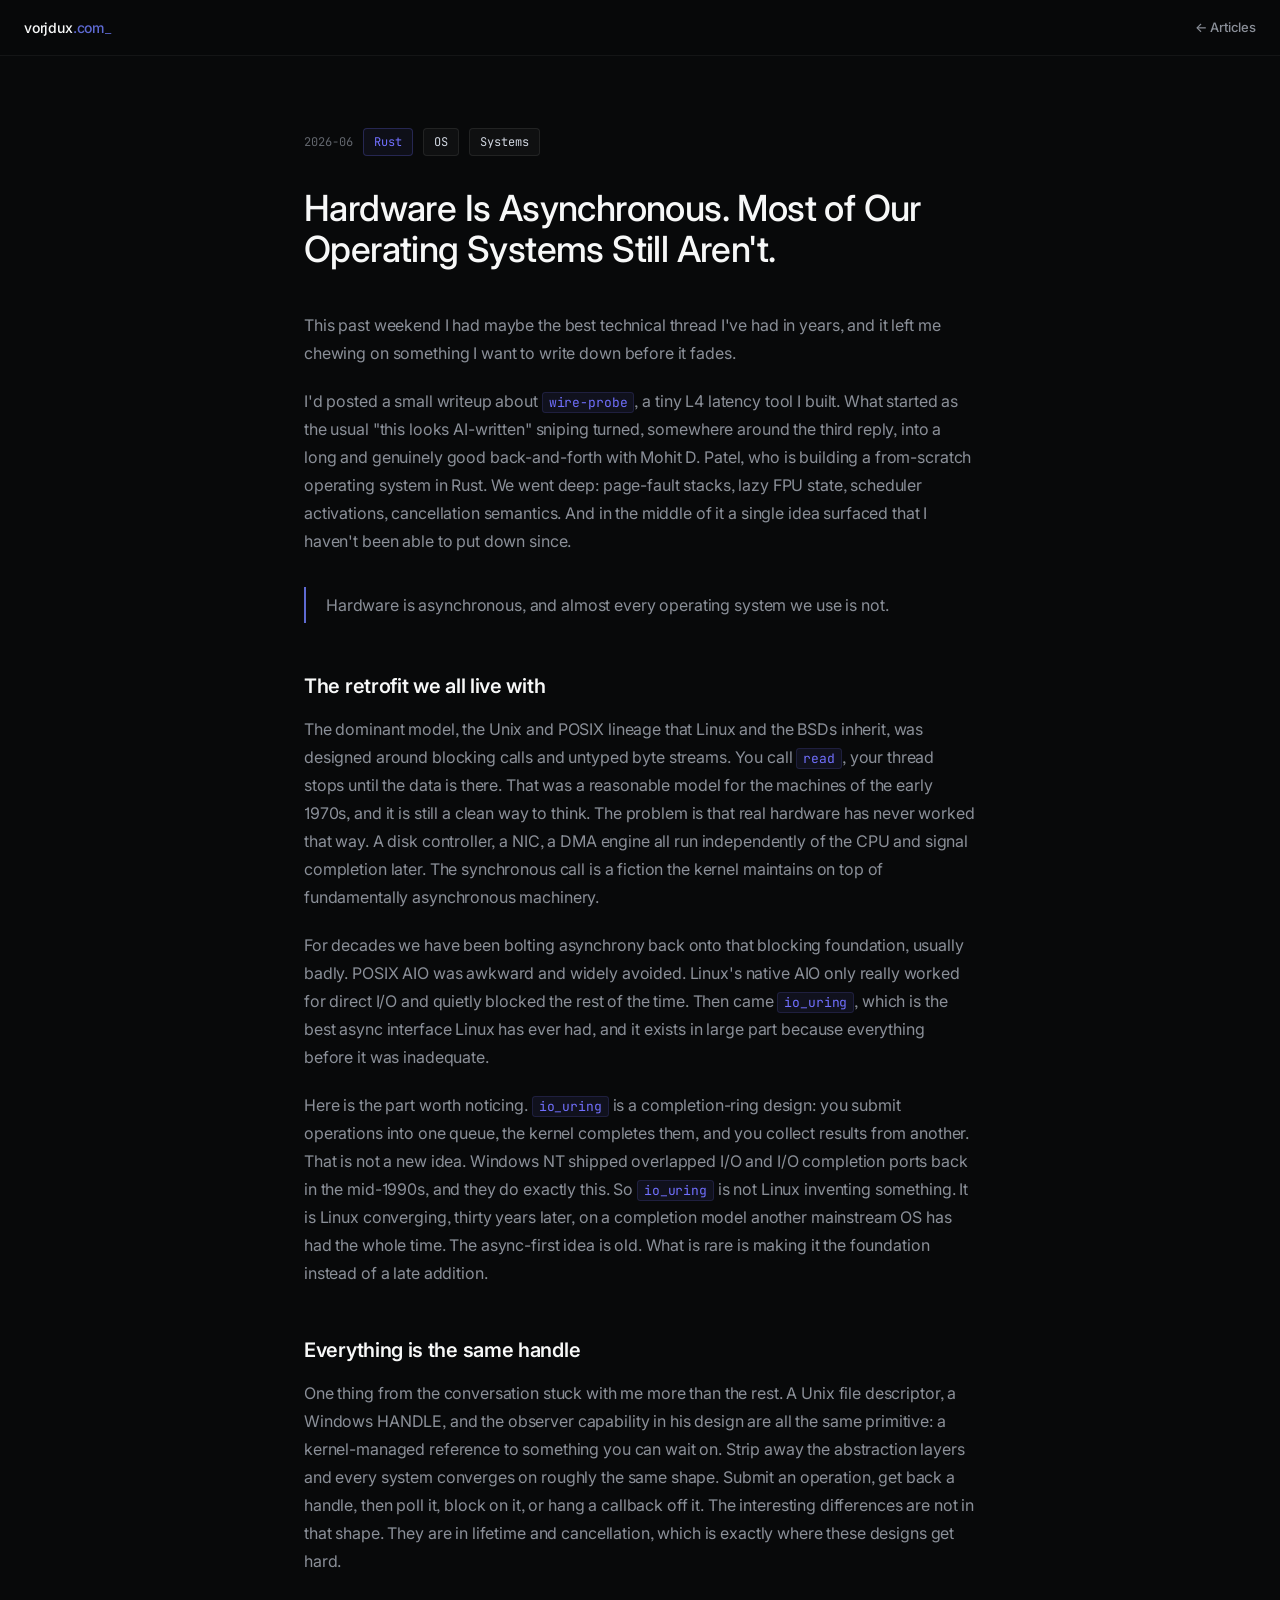
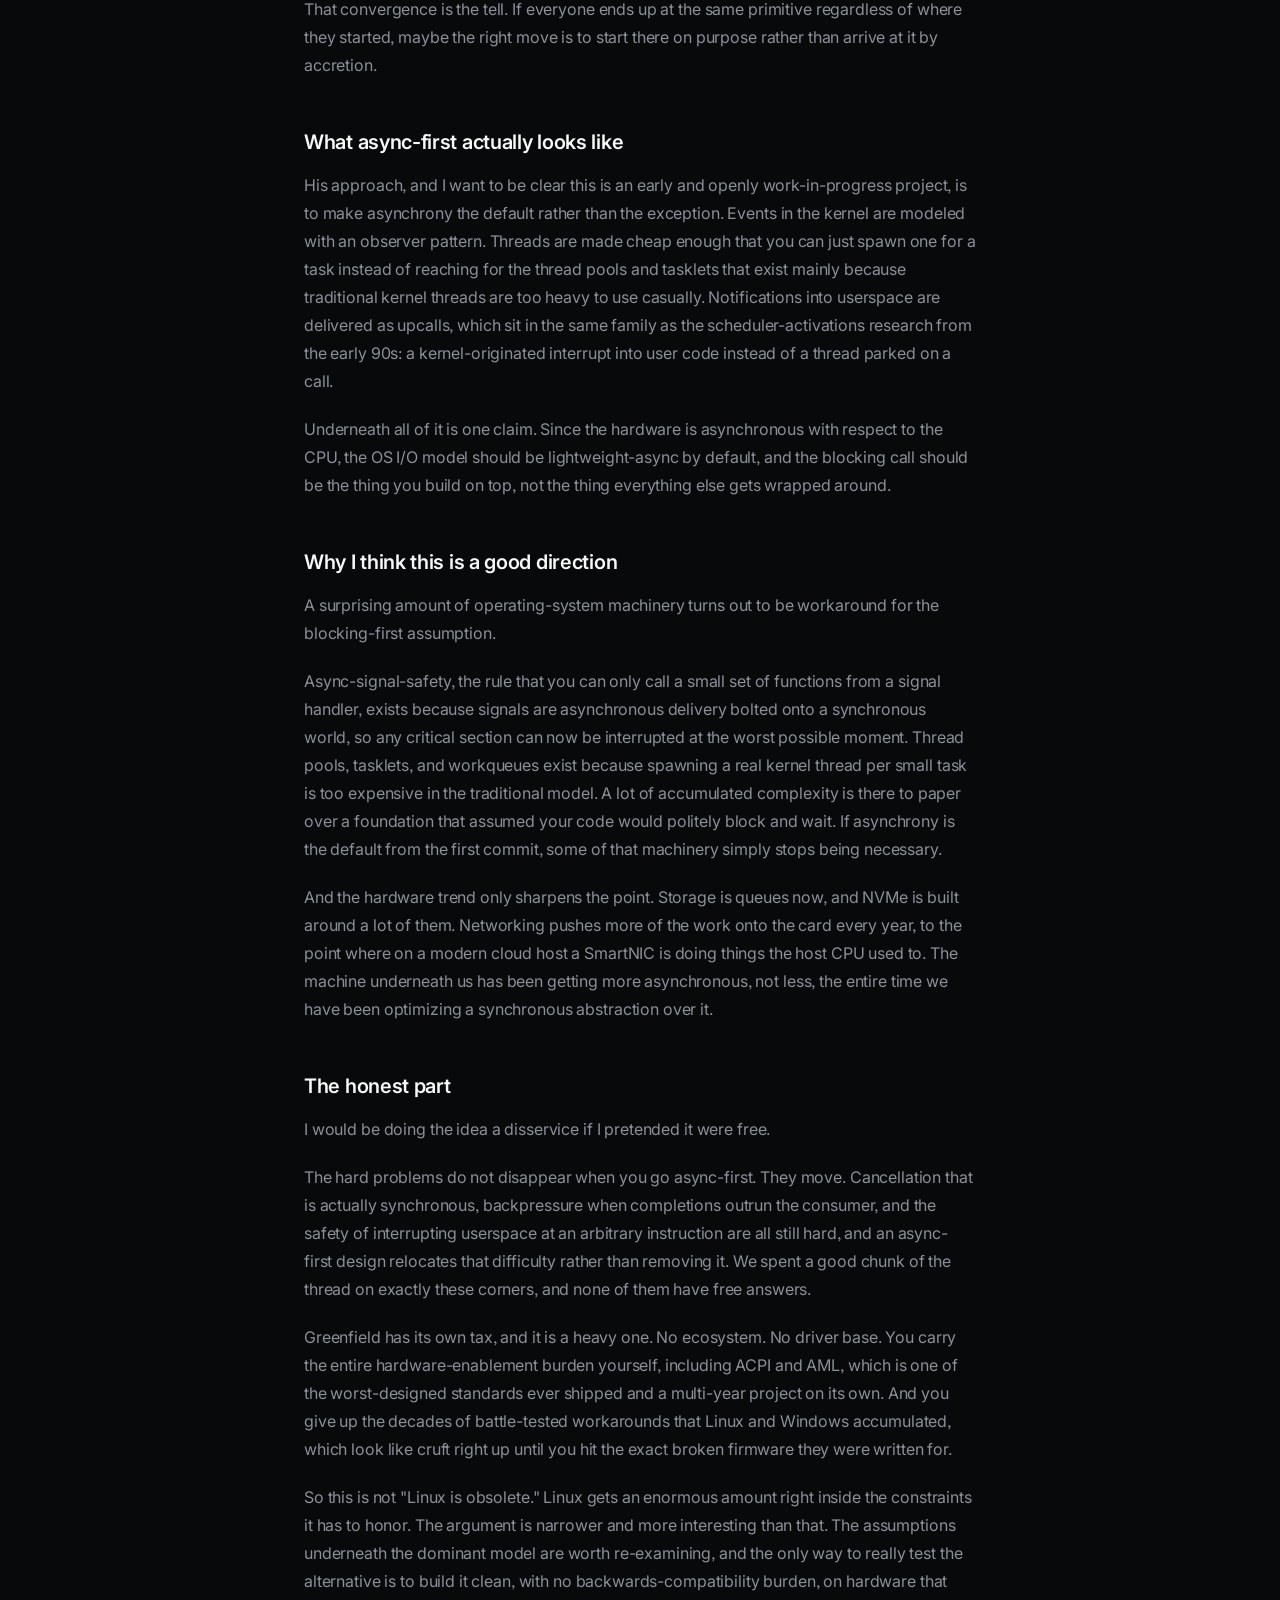
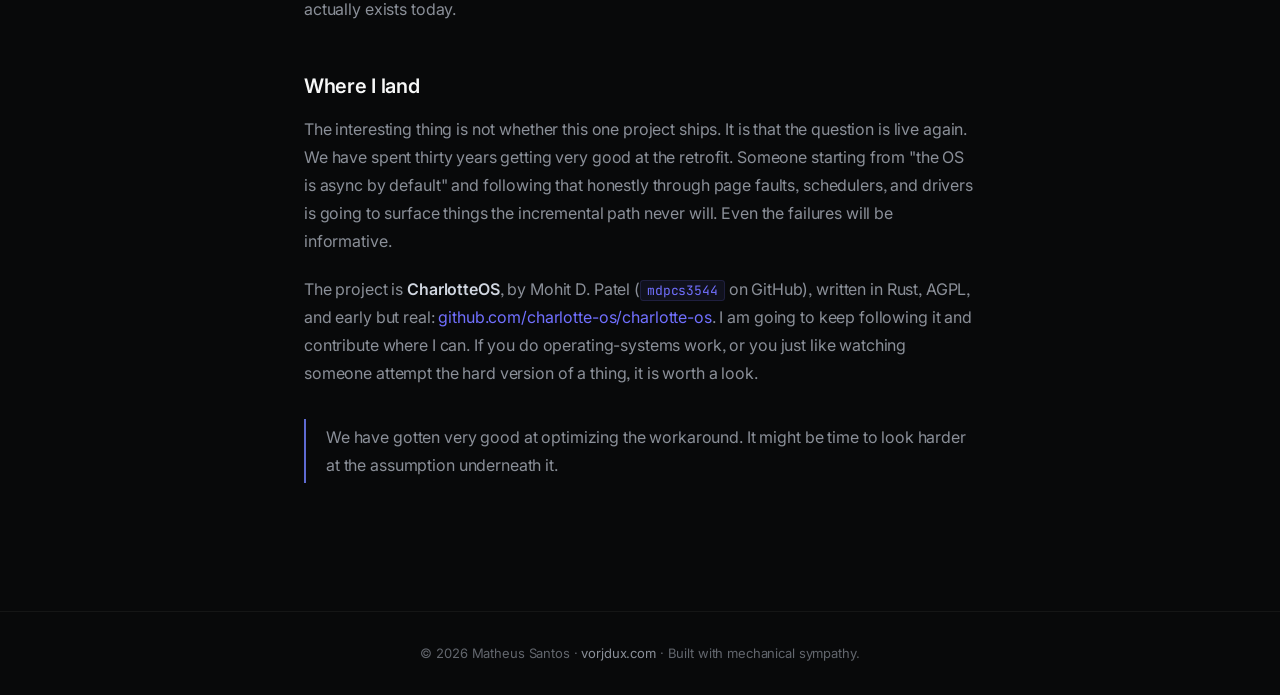
==== commit 226df946: "Remove images from both articles https://claude.ai/code/session_019PbqozshoKRQed6unScYDP" ====
--- a/articles/hardware-is-async.html
+++ b/articles/hardware-is-async.html
@@ -4,6 +4,48 @@
   <meta charset="UTF-8">
   <meta name="viewport" content="width=device-width, initial-scale=1.0">
   <title>Hardware Is Asynchronous. Most of Our Operating Systems Still Aren't. | Matheus Santos</title>
+  <meta name="description" content="The dominant POSIX model is a synchronous fiction layered over fundamentally asynchronous hardware. A conversation about CharlotteOS, io_uring, and thirty years of bolting async back onto a blocking foundation.">
+  <meta name="author" content="Matheus Santos">
+  <link rel="canonical" href="https://vorjdux.com/articles/hardware-is-async.html">
+
+  <meta property="og:type" content="article">
+  <meta property="og:url" content="https://vorjdux.com/articles/hardware-is-async.html">
+  <meta property="og:title" content="Hardware Is Asynchronous. Most of Our Operating Systems Still Aren't.">
+  <meta property="og:description" content="The dominant POSIX model is a synchronous fiction layered over fundamentally asynchronous hardware. A conversation about CharlotteOS, io_uring, and thirty years of bolting async back onto a blocking foundation.">
+  <meta property="og:image" content="https://vorjdux.com/img/matheus.jpg">
+  <meta property="article:published_time" content="2026-06-01">
+  <meta property="article:author" content="Matheus Santos">
+  <meta property="article:tag" content="Rust">
+  <meta property="article:tag" content="OS">
+  <meta property="article:tag" content="Systems">
+
+  <meta name="twitter:card" content="summary">
+  <meta name="twitter:title" content="Hardware Is Asynchronous. Most of Our Operating Systems Still Aren't.">
+  <meta name="twitter:description" content="The dominant POSIX model is a synchronous fiction layered over fundamentally asynchronous hardware. On io_uring, CharlotteOS, and async-first OS design.">
+  <meta name="twitter:image" content="https://vorjdux.com/img/matheus.jpg">
+
+  <script type="application/ld+json">
+  {
+    "@context": "https://schema.org",
+    "@type": "Article",
+    "headline": "Hardware Is Asynchronous. Most of Our Operating Systems Still Aren't.",
+    "description": "The dominant POSIX model is a synchronous fiction layered over fundamentally asynchronous hardware. A conversation about CharlotteOS, io_uring, and thirty years of bolting async back onto a blocking foundation.",
+    "datePublished": "2026-06-01",
+    "author": {
+      "@type": "Person",
+      "name": "Matheus Santos",
+      "url": "https://vorjdux.com"
+    },
+    "publisher": {
+      "@type": "Person",
+      "name": "Matheus Santos",
+      "url": "https://vorjdux.com"
+    },
+    "url": "https://vorjdux.com/articles/hardware-is-async.html",
+    "keywords": ["async", "operating systems", "io_uring", "POSIX", "Rust", "CharlotteOS", "systems programming", "scheduler activations"]
+  }
+  </script>
+
   <link href="https://fonts.googleapis.com/css2?family=Inter:wght@300;400;500;600&family=JetBrains+Mono:wght@400;500&display=swap" rel="stylesheet">
   <link rel="stylesheet" href="../css/site.css">
   <link rel="stylesheet" href="../css/article.css">
@@ -34,11 +76,6 @@
       <div class="quote-block">
         <p>Hardware is asynchronous, and almost every operating system we use is not.</p>
       </div>
-
-      <figure>
-        <img src="img/async-os.png" alt="OS Design: the asynchronous reality of modern hardware versus the synchronous abstraction of traditional operating systems">
-        <figcaption>Left: hardware components run independently and signal completion via queues. Right: Unix/POSIX blocks the calling thread until I/O returns. An async-first OS inverts that default.</figcaption>
-      </figure>
 
       <h2>The retrofit we all live with</h2>
 
@@ -91,16 +128,9 @@
     </div>
   </div>
 
-  <div id="lightbox">
-    <button id="lightbox-close">✕</button>
-    <img id="lightbox-img" src="" alt="">
-  </div>
-
   <footer>
     <p>© 2026 Matheus Santos · <a href="../">vorjdux.com</a> · Built with mechanical sympathy.</p>
   </footer>
 
-  <script src="../js/lightbox.js"></script>
-
 </body>
 </html>
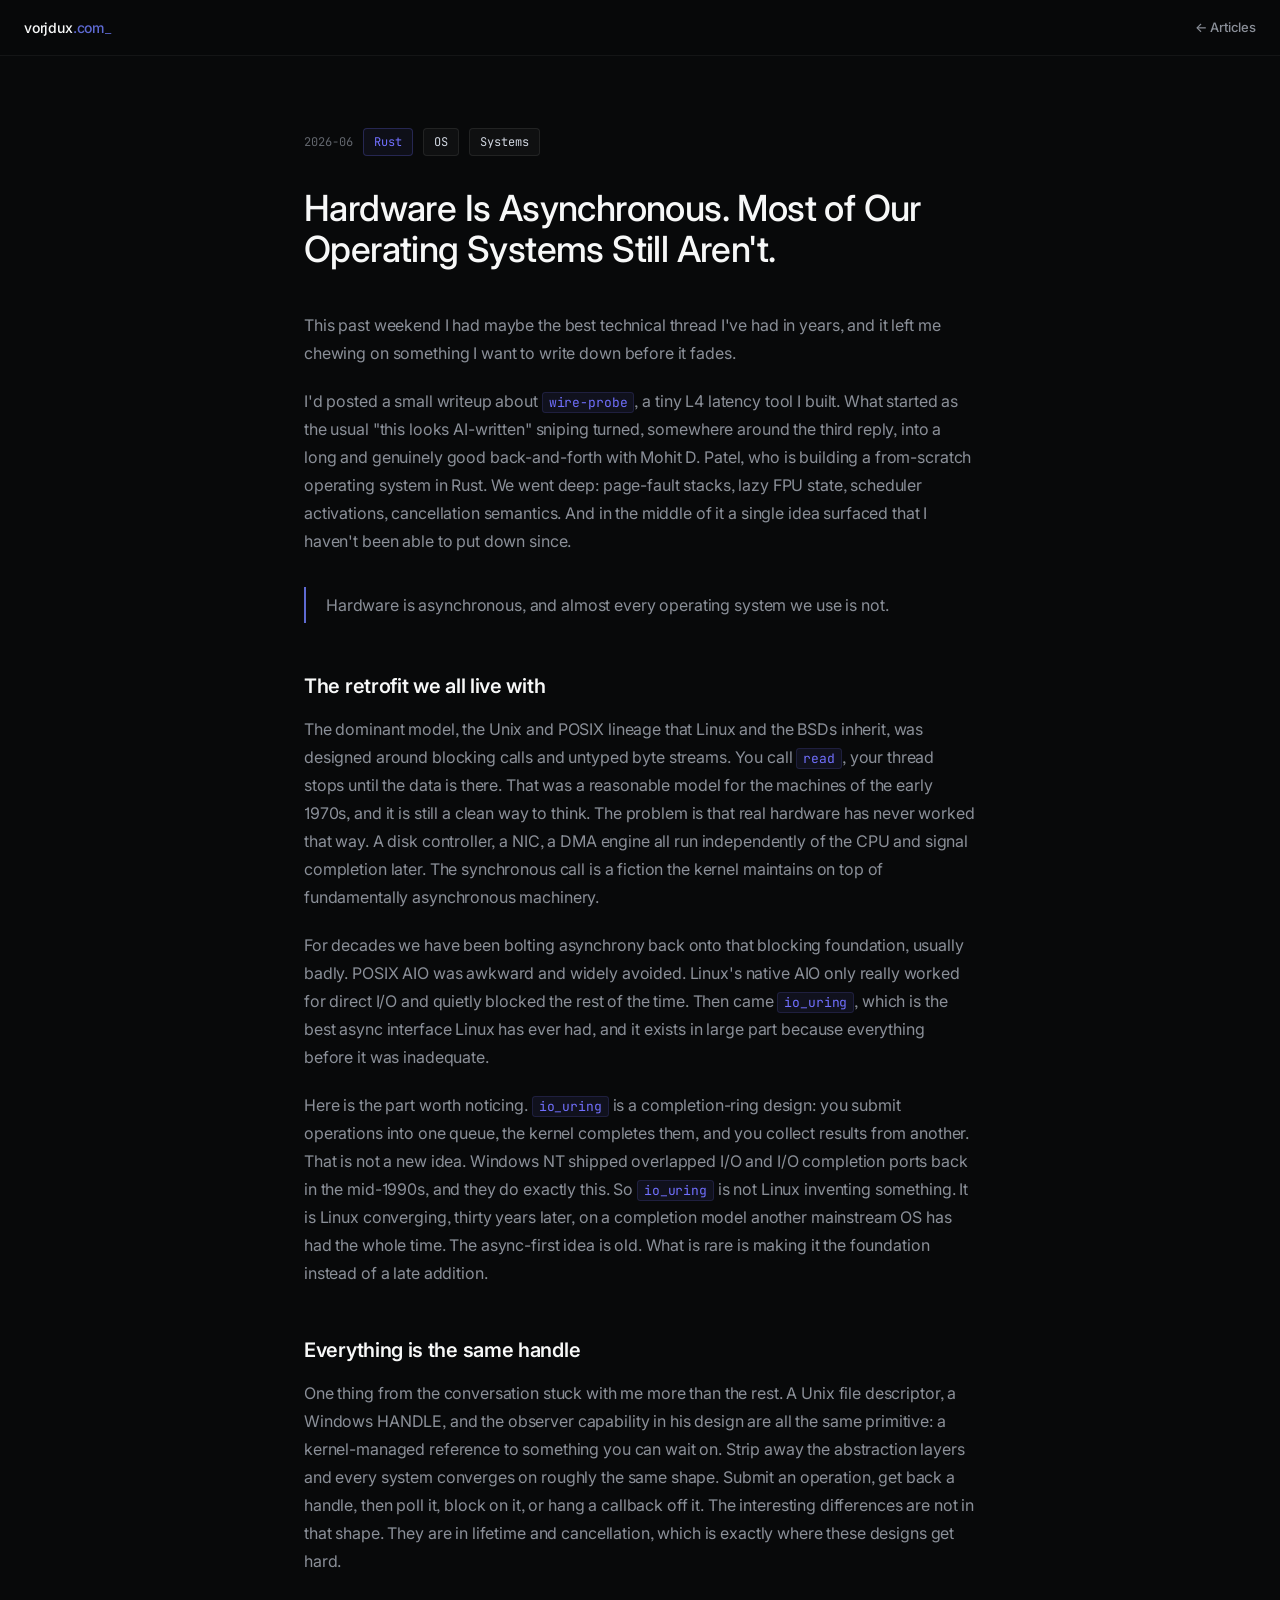
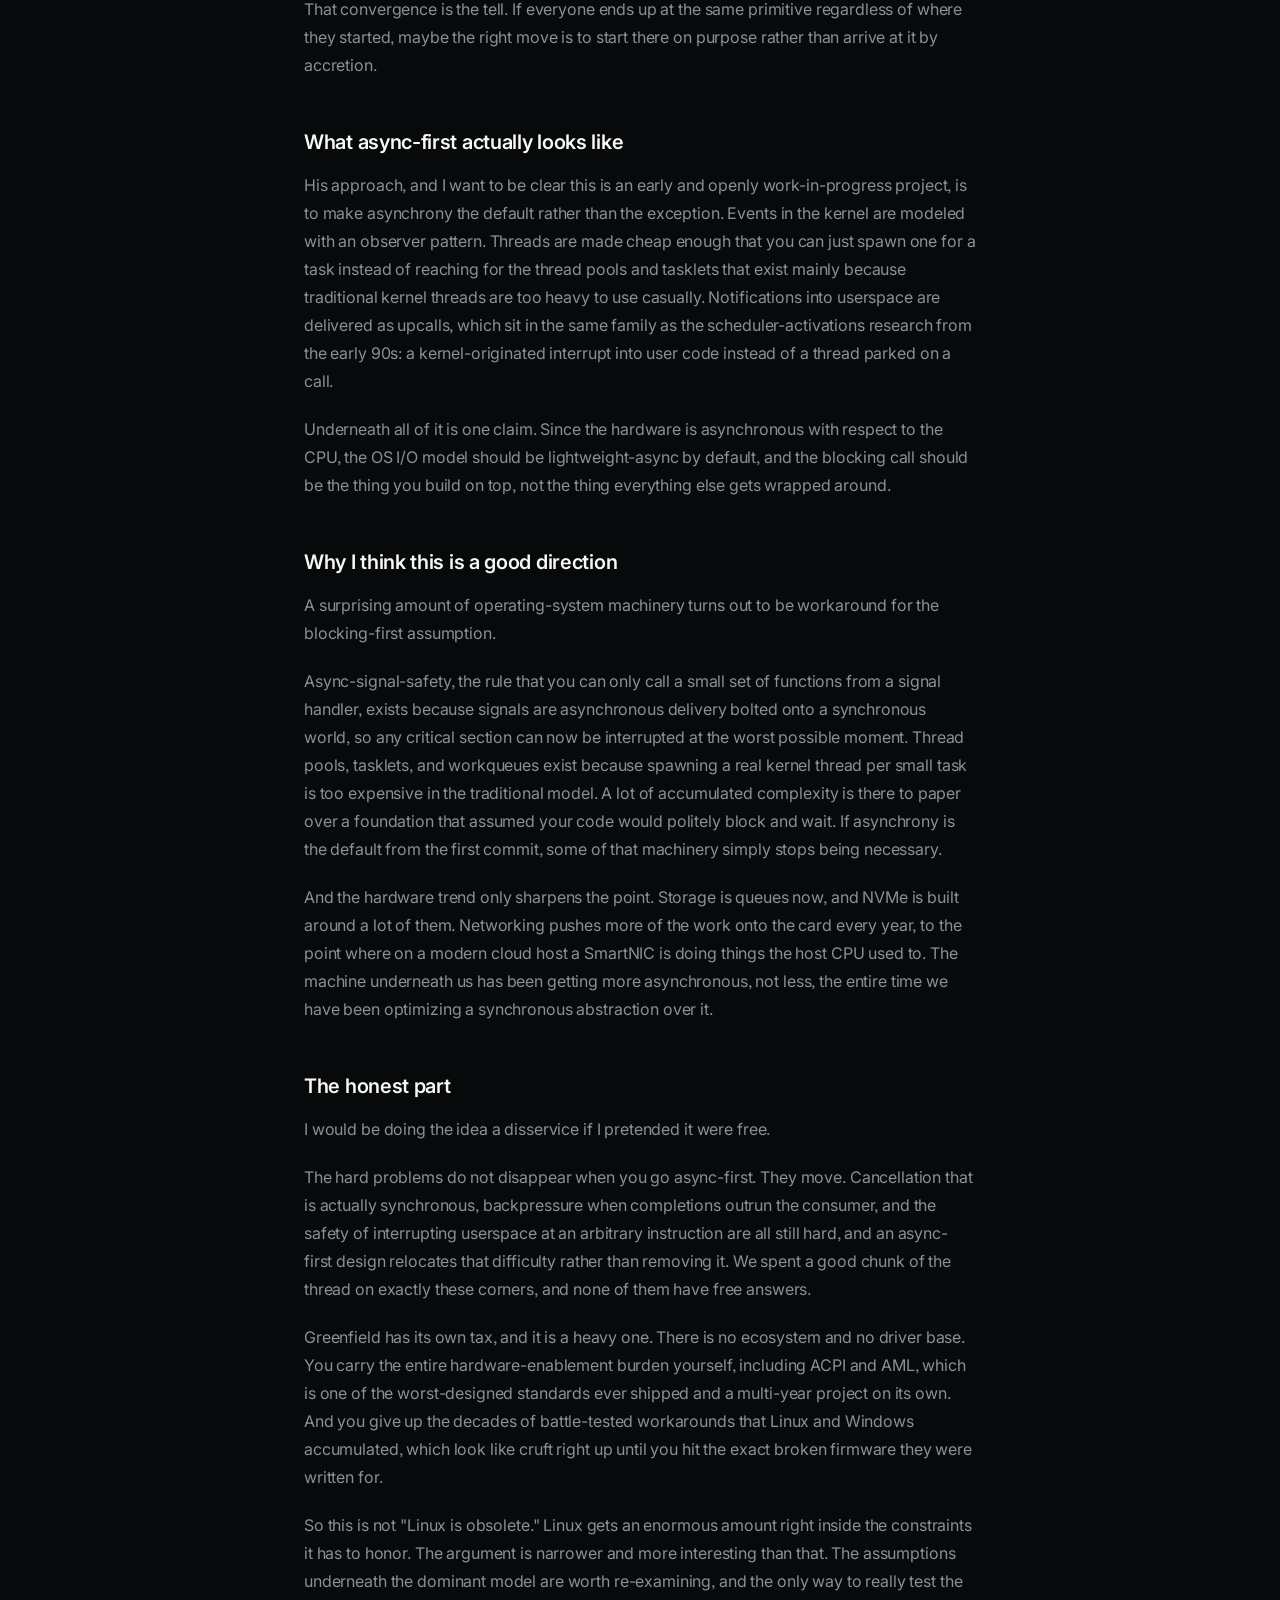
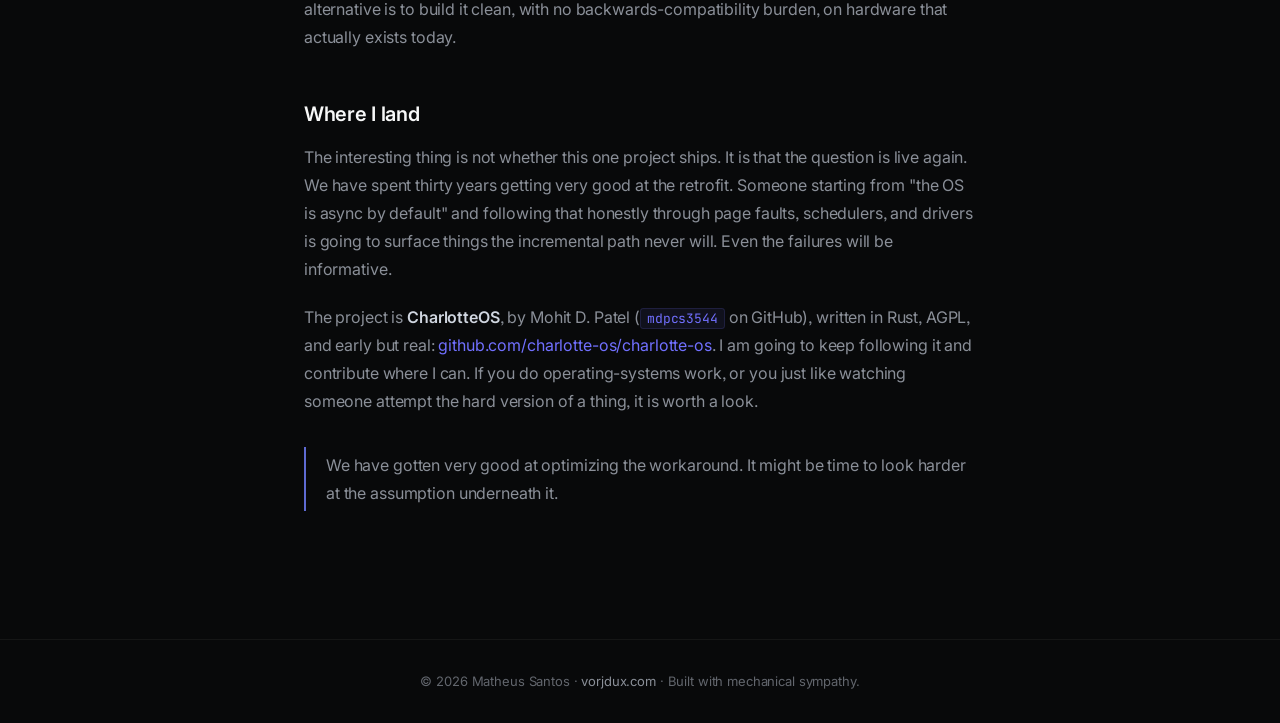
==== commit b022b6f1: "Tighten site copy across all pages https://claude.ai/code/session_019PbqozshoKRQed6unScYDP" ====
--- a/articles/hardware-is-async.html
+++ b/articles/hardware-is-async.html
@@ -111,7 +111,7 @@
 
       <p>The hard problems do not disappear when you go async-first. They move. Cancellation that is actually synchronous, backpressure when completions outrun the consumer, and the safety of interrupting userspace at an arbitrary instruction are all still hard, and an async-first design relocates that difficulty rather than removing it. We spent a good chunk of the thread on exactly these corners, and none of them have free answers.</p>
 
-      <p>Greenfield has its own tax, and it is a heavy one. No ecosystem. No driver base. You carry the entire hardware-enablement burden yourself, including ACPI and AML, which is one of the worst-designed standards ever shipped and a multi-year project on its own. And you give up the decades of battle-tested workarounds that Linux and Windows accumulated, which look like cruft right up until you hit the exact broken firmware they were written for.</p>
+      <p>Greenfield has its own tax, and it is a heavy one. There is no ecosystem and no driver base. You carry the entire hardware-enablement burden yourself, including ACPI and AML, which is one of the worst-designed standards ever shipped and a multi-year project on its own. And you give up the decades of battle-tested workarounds that Linux and Windows accumulated, which look like cruft right up until you hit the exact broken firmware they were written for.</p>
 
       <p>So this is not "Linux is obsolete." Linux gets an enormous amount right inside the constraints it has to honor. The argument is narrower and more interesting than that. The assumptions underneath the dominant model are worth re-examining, and the only way to really test the alternative is to build it clean, with no backwards-compatibility burden, on hardware that actually exists today.</p>
 
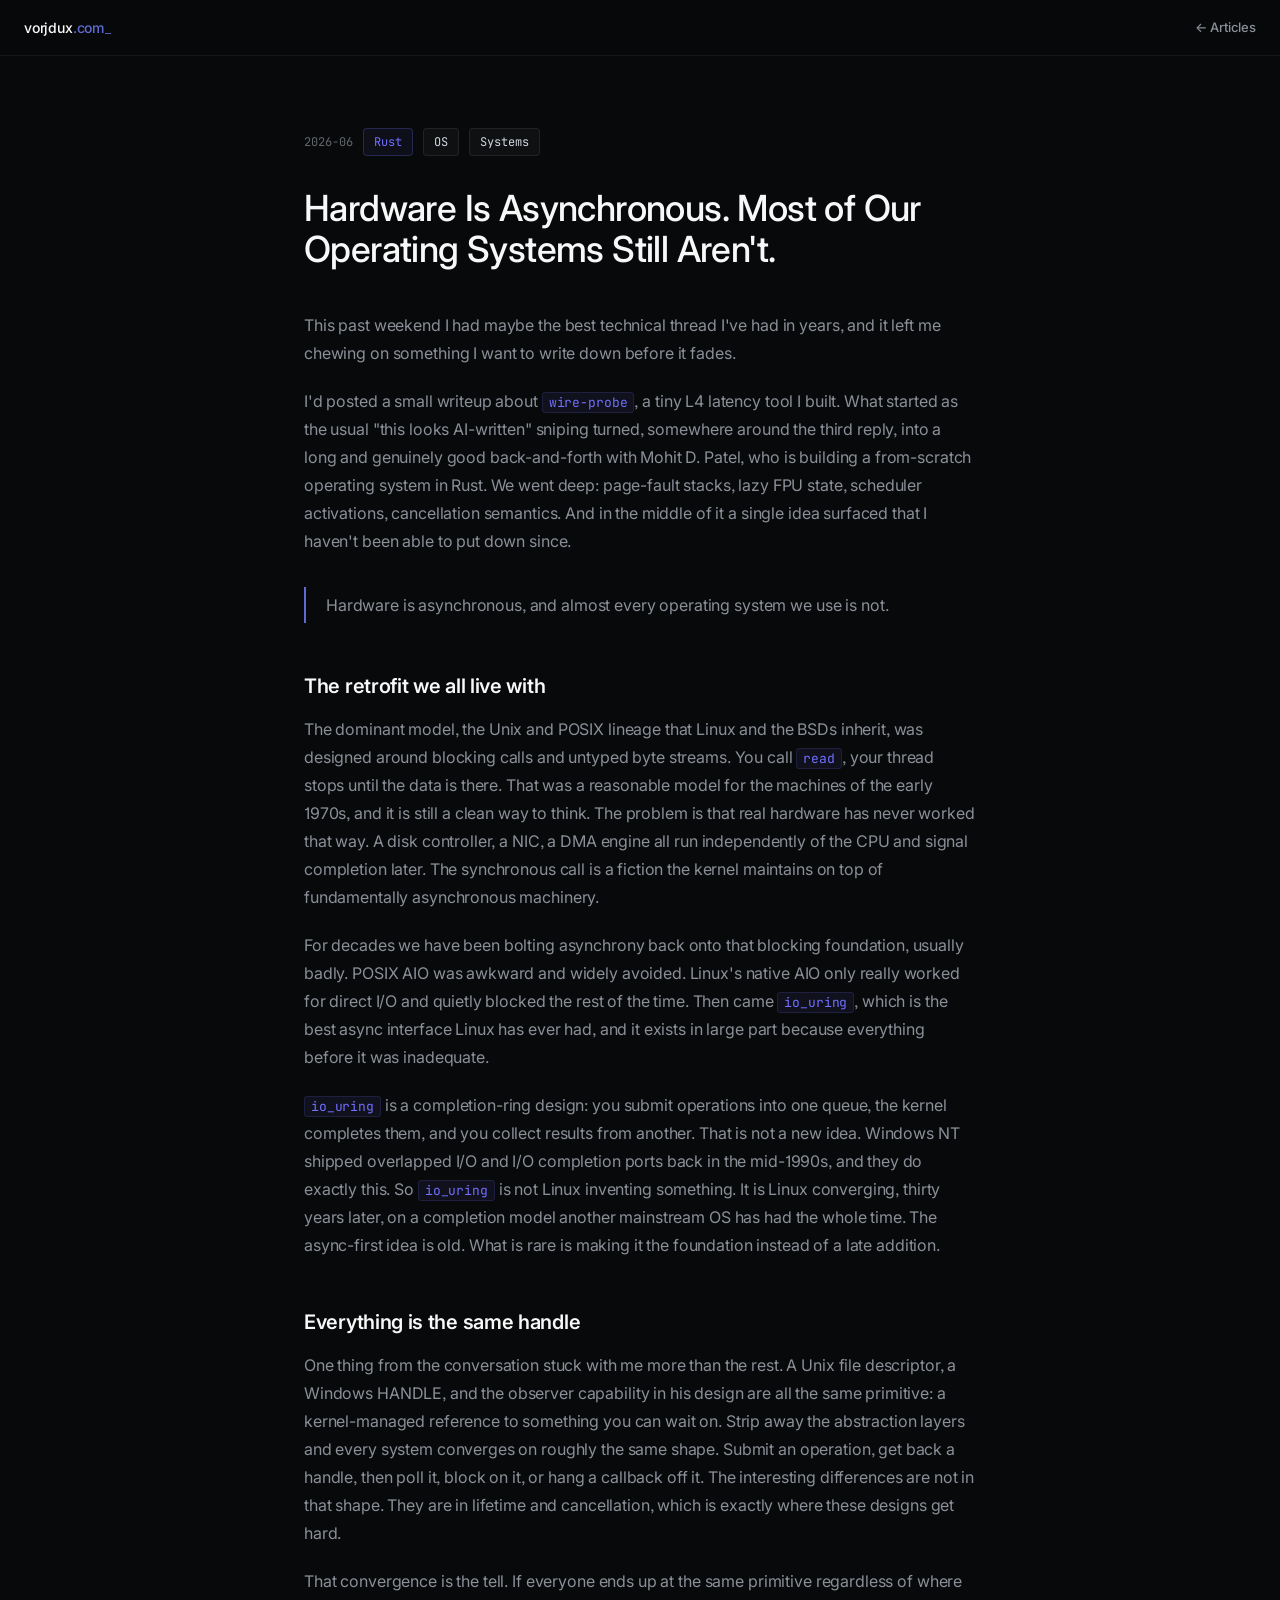
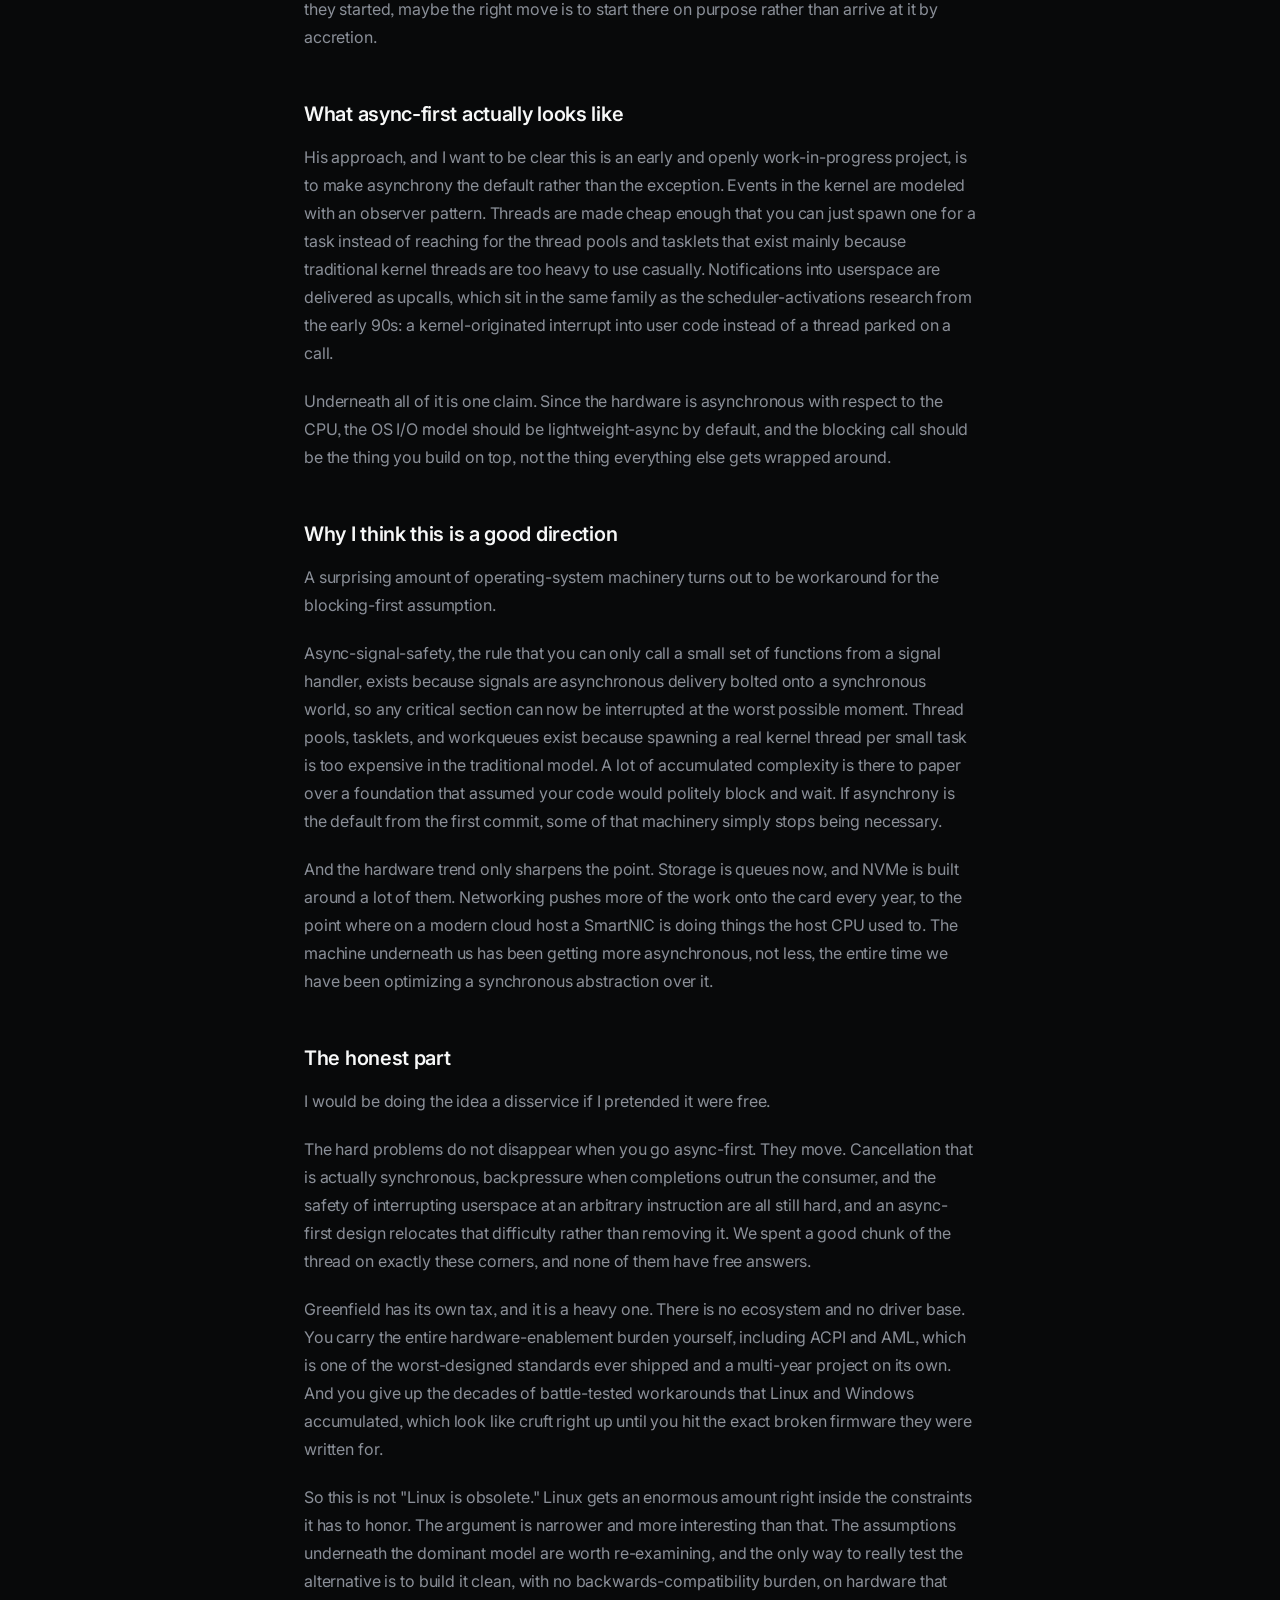
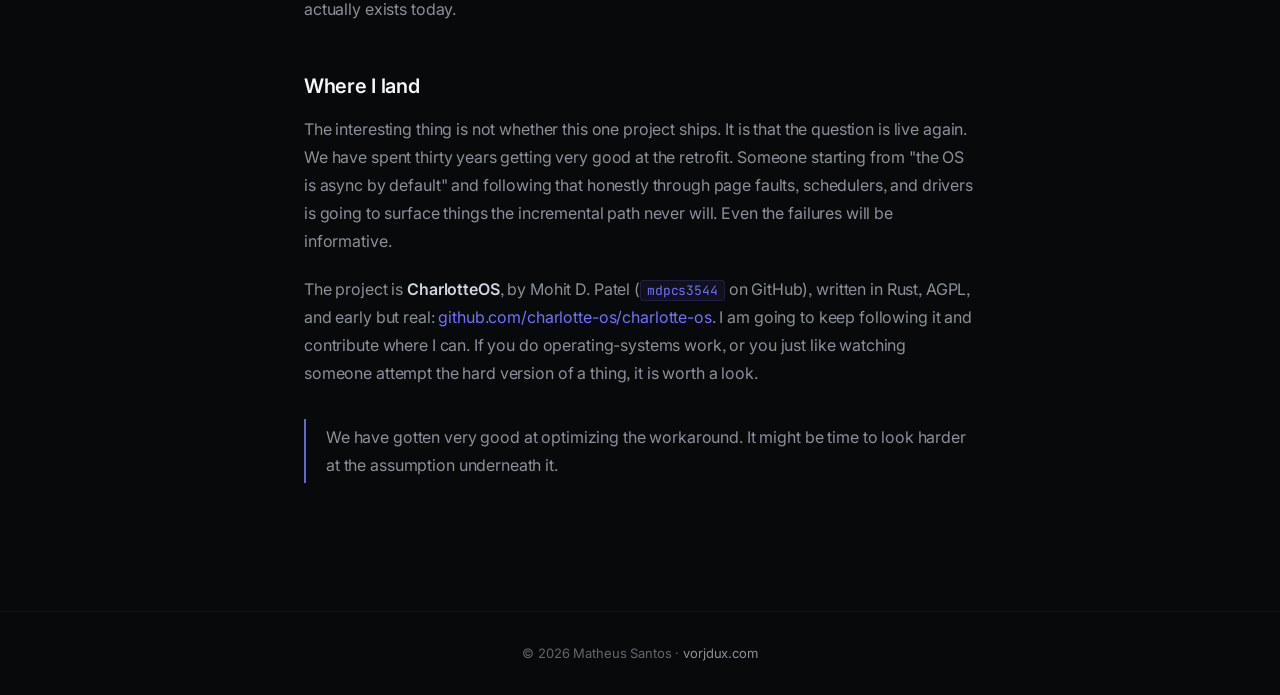
==== commit 037bf5b9: "Apply copy audit across homepage and articles https://claude.ai/code/session_019PbqozshoKRQed6unScYD" ====
--- a/articles/hardware-is-async.html
+++ b/articles/hardware-is-async.html
@@ -83,7 +83,7 @@
 
       <p>For decades we have been bolting asynchrony back onto that blocking foundation, usually badly. POSIX AIO was awkward and widely avoided. Linux's native AIO only really worked for direct I/O and quietly blocked the rest of the time. Then came <code>io_uring</code>, which is the best async interface Linux has ever had, and it exists in large part because everything before it was inadequate.</p>
 
-      <p>Here is the part worth noticing. <code>io_uring</code> is a completion-ring design: you submit operations into one queue, the kernel completes them, and you collect results from another. That is not a new idea. Windows NT shipped overlapped I/O and I/O completion ports back in the mid-1990s, and they do exactly this. So <code>io_uring</code> is not Linux inventing something. It is Linux converging, thirty years later, on a completion model another mainstream OS has had the whole time. The async-first idea is old. What is rare is making it the foundation instead of a late addition.</p>
+      <p><code>io_uring</code> is a completion-ring design: you submit operations into one queue, the kernel completes them, and you collect results from another. That is not a new idea. Windows NT shipped overlapped I/O and I/O completion ports back in the mid-1990s, and they do exactly this. So <code>io_uring</code> is not Linux inventing something. It is Linux converging, thirty years later, on a completion model another mainstream OS has had the whole time. The async-first idea is old. What is rare is making it the foundation instead of a late addition.</p>
 
       <h2>Everything is the same handle</h2>
 
@@ -129,7 +129,7 @@
   </div>
 
   <footer>
-    <p>© 2026 Matheus Santos · <a href="../">vorjdux.com</a> · Built with mechanical sympathy.</p>
+    <p>© 2026 Matheus Santos · <a href="../">vorjdux.com</a></p>
   </footer>
 
 </body>
